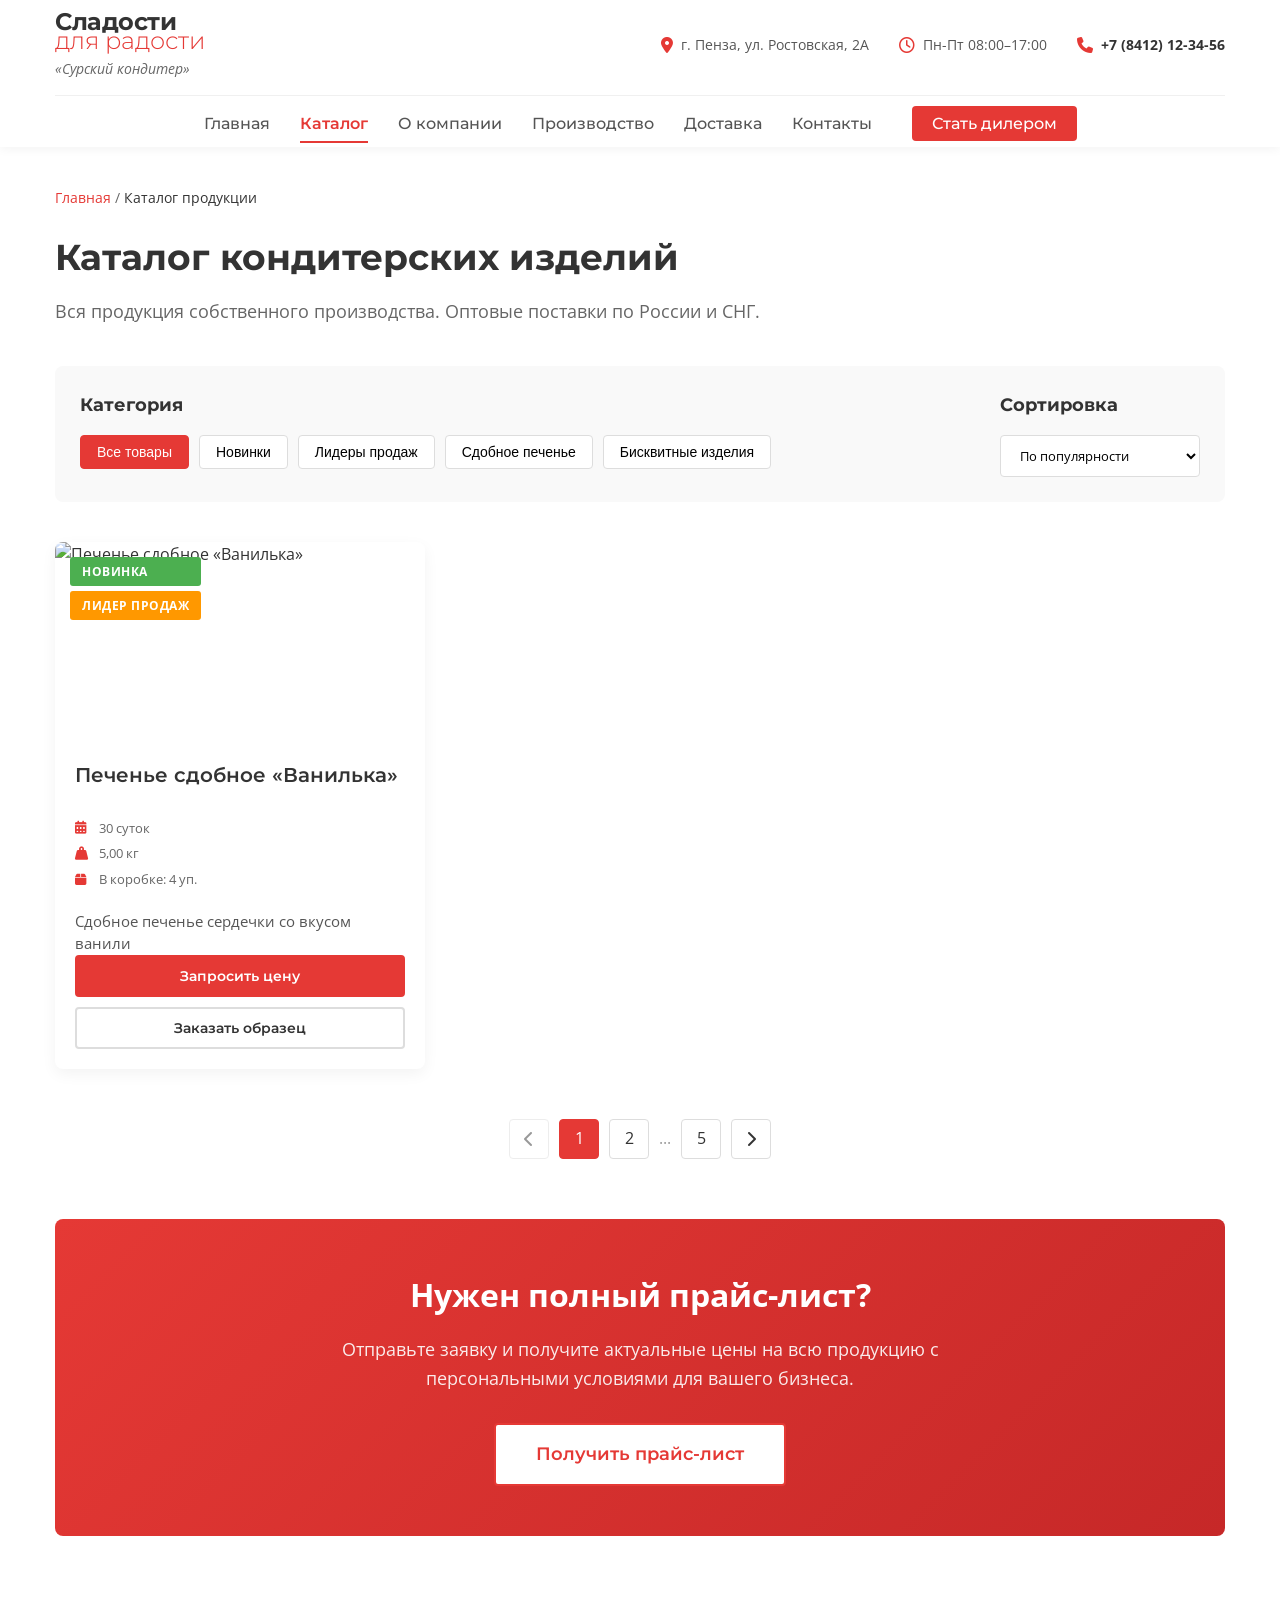
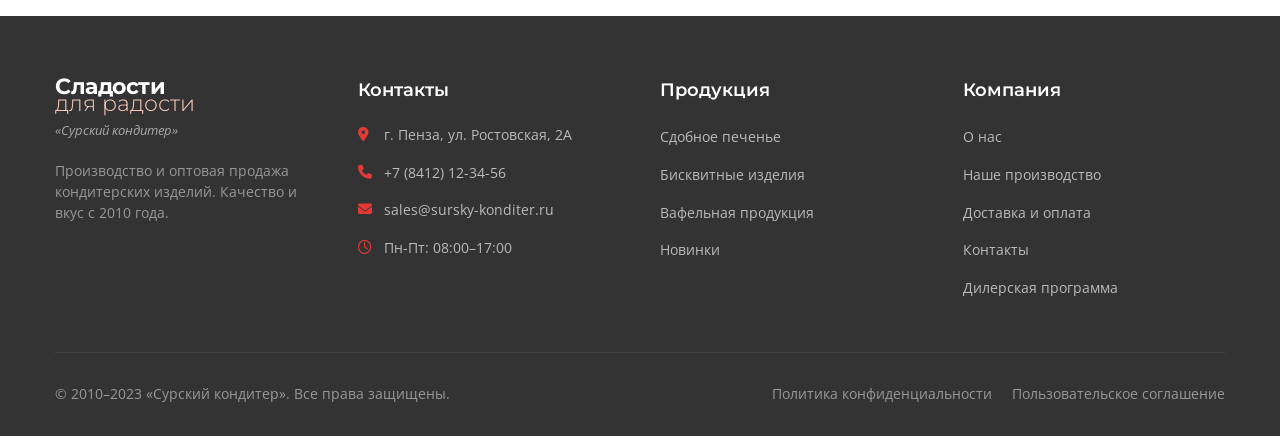
==== catalog.html @ 21983cb1 "Add files via upload" ====
<!DOCTYPE html>
<html lang="ru">
<head>
    <meta charset="UTF-8">
    <meta name="viewport" content="width=device-width, initial-scale=1.0">
    <title>Каталог продукции | «Сурский кондитер»</title>
    <link rel="stylesheet" href="css/style.css">
    <link rel="stylesheet" href="css/catalog.css">
    <link rel="stylesheet" href="https://cdnjs.cloudflare.com/ajax/libs/font-awesome/6.4.0/css/all.min.css">
    <link href="https://fonts.googleapis.com/css2?family=Open+Sans:wght@300;400;600;700&family=Montserrat:wght@400;500;700&display=swap" rel="stylesheet">
</head>
<body>
    <!-- Шапка сайта (такая же как на главной) -->
    <header class="header">
        <div class="container header-container">
            <div class="header-top">
                <div class="logo">
                    <a href="index.html">
                        <div class="logo-text">
                            <span class="logo-sweet">Сладости</span>
                            <span class="logo-bakery">для радости</span>
                        </div>
                        <div class="logo-subtitle">«Сурский кондитер»</div>
                    </a>
                </div>
                <div class="header-contacts">
                    <div class="contact-item"><i class="fas fa-map-marker-alt"></i><span>г. Пенза, ул. Ростовская, 2А</span></div>
                    <div class="contact-item"><i class="far fa-clock"></i><span>Пн-Пт 08:00–17:00</span></div>
                    <div class="contact-item highlight"><i class="fas fa-phone"></i><span>+7 (8412) 12-34-56</span></div>
                </div>
            </div>
            <nav class="nav">
                <button class="menu-toggle" id="menuToggle"><i class="fas fa-bars"></i></button>
                <ul class="nav-list" id="navList">
                    <li><a href="index.html">Главная</a></li>
                    <li><a href="catalog.html" class="active">Каталог</a></li>
                    <li><a href="about.html">О компании</a></li>
                    <li><a href="production.html">Производство</a></li>
                    <li><a href="delivery.html">Доставка</a></li>
                    <li><a href="contacts.html">Контакты</a></li>
                    <li><a href="dealer.html" class="nav-cta">Стать дилером</a></li>
                </ul>
            </nav>
        </div>
    </header>

    <main class="catalog-page">
        <div class="container">
            <div class="breadcrumbs">
                <a href="index.html">Главная</a> / <span>Каталог продукции</span>
            </div>
            
            <h1 class="page-title">Каталог кондитерских изделий</h1>
            <p class="page-subtitle">Вся продукция собственного производства. Оптовые поставки по России и СНГ.</p>
            
            <!-- Фильтры каталога -->
            <div class="catalog-filters">
                <div class="filter-group">
                    <h3>Категория</h3>
                    <div class="filter-options">
                        <button class="filter-btn active" data-filter="all">Все товары</button>
                        <button class="filter-btn" data-filter="new">Новинки</button>
                        <button class="filter-btn" data-filter="top">Лидеры продаж</button>
                        <button class="filter-btn" data-filter="cookie">Сдобное печенье</button>
                        <button class="filter-btn" data-filter="biscuit">Бисквитные изделия</button>
                    </div>
                </div>
                
                <div class="filter-group">
                    <h3>Сортировка</h3>
                    <select class="sort-select">
                        <option value="popular">По популярности</option>
                        <option value="new">Сначала новинки</option>
                        <option value="name">По названию (А-Я)</option>
                        <option value="weight">По весу (возрастание)</option>
                    </select>
                </div>
            </div>
            
            <!-- Сетка товаров каталога (все 16 товаров) -->
            <div class="catalog-grid">
                <!-- Все 16 товаров из главной страницы (скопировать структуру) -->
                <!-- Каждый товар должен иметь data-атрибуты для фильтрации -->
                <!-- Например: <article class="catalog-product" data-category="new top cookie"> -->
                
                <!-- Товар 1 -->
                <article class="catalog-product" data-category="new top cookie">
                    <div class="product-badges">
                        <span class="badge badge-new">Новинка</span>
                        <span class="badge badge-top">Лидер продаж</span>
                    </div>
                    <div class="product-image">
                        <img src="https://via.placeholder.com/400x300/FFE4C4/000?text=Печенье+Ванилька" alt="Печенье сдобное «Ванилька»">
                    </div>
                    <div class="product-content">
                        <h3 class="product-title">Печенье сдобное «Ванилька»</h3>
                        <div class="product-specs">
                            <div class="spec"><i class="fas fa-calendar-alt"></i><span>30 суток</span></div>
                            <div class="spec"><i class="fas fa-weight-hanging"></i><span>5,00 кг</span></div>
                            <div class="spec"><i class="fas fa-box"></i><span>В коробке: 4 уп.</span></div>
                        </div>
                        <p class="product-description">Сдобное печенье сердечки со вкусом ванили</p>
                        <div class="product-actions">
                            <button class="btn btn-primary btn-price">Запросить цену</button>
                            <button class="btn btn-outline btn-sample">Заказать образец</button>
                        </div>
                    </div>
                </article>
                
                <!-- Остальные 15 товаров с такой же структурой -->
                <!-- Добавить data-category для каждого -->
                <!-- Например: data-category="top cookie" или data-category="new biscuit" -->
                
            </div>
            
            <!-- Пагинация -->
            <div class="pagination">
                <a href="#" class="page-nav disabled"><i class="fas fa-chevron-left"></i></a>
                <a href="#" class="page-number active">1</a>
                <a href="#" class="page-number">2</a>
                <a href="#" class="page-dots">...</a>
                <a href="#" class="page-number">5</a>
                <a href="#" class="page-nav"><i class="fas fa-chevron-right"></i></a>
            </div>
            
            <!-- КТА для заказа прайса -->
            <div class="catalog-cta">
                <div class="cta-content">
                    <h2>Нужен полный прайс-лист?</h2>
                    <p>Отправьте заявку и получите актуальные цены на всю продукцию с персональными условиями для вашего бизнеса.</p>
                    <a href="contacts.html" class="btn btn-primary btn-large">Получить прайс-лист</a>
                </div>
            </div>
        </div>
    </main>

    <footer class="footer">
        <div class="container">
            <div class="footer-grid">
                <div class="footer-col">
                    <div class="footer-logo">
                        <div class="logo-text">
                            <span class="logo-sweet">Сладости</span>
                            <span class="logo-bakery">для радости</span>
                        </div>
                        <div class="logo-subtitle">«Сурский кондитер»</div>
                    </div>
                    <p class="footer-description">Производство и оптовая продажа кондитерских изделий. Качество и вкус с 2010 года.</p>
                </div>

                <div class="footer-col">
                    <h3 class="footer-title">Контакты</h3>
                    <ul class="footer-contacts">
                        <li>
                            <i class="fas fa-map-marker-alt"></i>
                            <span>г. Пенза, ул. Ростовская, 2А</span>
                        </li>
                        <li>
                            <i class="fas fa-phone"></i>
                            <span>+7 (8412) 12-34-56</span>
                        </li>
                        <li>
                            <i class="fas fa-envelope"></i>
                            <span>sales@sursky-konditer.ru</span>
                        </li>
                        <li>
                            <i class="far fa-clock"></i>
                            <span>Пн-Пт: 08:00–17:00</span>
                        </li>
                    </ul>
                </div>

                <div class="footer-col">
                    <h3 class="footer-title">Продукция</h3>
                    <ul class="footer-links">
                        <li><a href="catalog.html">Сдобное печенье</a></li>
                        <li><a href="catalog.html">Бисквитные изделия</a></li>
                        <li><a href="catalog.html">Вафельная продукция</a></li>
                        <li><a href="catalog.html">Новинки</a></li>
                    </ul>
                </div>

                <div class="footer-col">
                    <h3 class="footer-title">Компания</h3>
                    <ul class="footer-links">
                        <li><a href="about.html">О нас</a></li>
                        <li><a href="production.html">Наше производство</a></li>
                        <li><a href="delivery.html">Доставка и оплата</a></li>
                        <li><a href="contacts.html">Контакты</a></li>
                        <li><a href="dealer.html">Дилерская программа</a></li>
                    </ul>
                </div>
            </div>

            <div class="footer-bottom">
                <div class="footer-copyright">
                    <p>&copy; 2010–2023 «Сурский кондитер». Все права защищены.</p>
                </div>
                <div class="footer-legal">
                    <a href="#">Политика конфиденциальности</a>
                    <a href="#">Пользовательское соглашение</a>
                </div>
            </div>
        </div>
    </footer>
    <script src="js/script.js"></script>
    <script src="js/catalog.js"></script>
</body>
</html>
---- css/style.css ----
/* ===== СБРОС И БАЗОВЫЕ СТИЛИ ===== */
* {
    margin: 0;
    padding: 0;
    box-sizing: border-box;
}

html {
    scroll-behavior: smooth;
}

body {
    font-family: 'Open Sans', sans-serif;
    color: #333;
    line-height: 1.6;
    background-color: #fff;
    font-weight: 400;
}

.container {
    width: 100%;
    max-width: 1200px;
    margin: 0 auto;
    padding: 0 15px;
}

img {
    max-width: 100%;
    height: auto;
    display: block;
}

a {
    text-decoration: none;
    color: inherit;
    transition: all 0.3s ease;
}

ul {
    list-style: none;
}

/* ===== КНОПКИ ===== */
.btn {
    display: inline-flex;
    align-items: center;
    justify-content: center;
    padding: 12px 28px;
    font-weight: 600;
    font-size: 16px;
    border-radius: 4px;
    border: none;
    cursor: pointer;
    transition: all 0.3s ease;
    font-family: 'Montserrat', sans-serif;
    text-align: center;
}

.btn-primary {
    background-color: #e53935;
    color: white;
    border: 2px solid #e53935;
}

.btn-primary:hover {
    background-color: #c62828;
    border-color: #c62828;
    transform: translateY(-2px);
    box-shadow: 0 4px 12px rgba(229, 57, 53, 0.2);
}

.btn-secondary {
    background-color: transparent;
    color: #e53935;
    border: 2px solid #e53935;
}

.btn-secondary:hover {
    background-color: #e53935;
    color: white;
    transform: translateY(-2px);
}

.btn-outline {
    background-color: transparent;
    color: #333;
    border: 2px solid #ddd;
}

.btn-outline:hover {
    border-color: #e53935;
    color: #e53935;
}

.btn-large {
    padding: 15px 35px;
    font-size: 18px;
}

.btn-hero {
    padding: 15px 40px;
    font-size: 18px;
    margin-right: 15px;
}

/* ===== ШАПКА САЙТА ===== */
.header {
    background-color: white;
    box-shadow: 0 2px 10px rgba(0, 0, 0, 0.05);
    position: sticky;
    top: 0;
    z-index: 1000;
}

.header-container {
    padding-top: 10px;
    padding-bottom: 10px;
}

.header-top {
    display: flex;
    justify-content: space-between;
    align-items: center;
    padding-bottom: 15px;
    border-bottom: 1px solid #f0f0f0;
}

/* Логотип */
.logo a {
    display: flex;
    flex-direction: column;
    align-items: flex-start;
}

.logo-text {
    display: flex;
    flex-direction: column;
    line-height: 1;
}

.logo-sweet {
    font-family: 'Montserrat', sans-serif;
    font-size: 24px;
    font-weight: 700;
    color: #333;
    letter-spacing: -0.5px;
}

.logo-bakery {
    font-family: 'Montserrat', sans-serif;
    font-size: 24px;
    font-weight: 300;
    color: #e53935;
    margin-top: -5px;
}

.logo-subtitle {
    font-size: 14px;
    color: #666;
    margin-top: 5px;
    font-style: italic;
}

/* Контакты в шапке */
.header-contacts {
    display: flex;
    gap: 30px;
}

.contact-item {
    display: flex;
    align-items: center;
    gap: 8px;
    font-size: 14px;
    color: #555;
}

.contact-item i {
    color: #e53935;
    font-size: 16px;
}

.contact-item.highlight {
    font-weight: 700;
    color: #333;
}

/* Навигация */
.nav {
    padding-top: 15px;
}

.nav-list {
    display: flex;
    justify-content: center;
    gap: 30px;
}

.nav-list a {
    font-family: 'Montserrat', sans-serif;
    font-weight: 500;
    font-size: 16px;
    color: #555;
    padding: 5px 0;
    position: relative;
}

.nav-list a:hover {
    color: #e53935;
}

.nav-list a.active {
    color: #e53935;
    font-weight: 600;
}

.nav-list a.active::after {
    content: '';
    position: absolute;
    bottom: -5px;
    left: 0;
    width: 100%;
    height: 2px;
    background-color: #e53935;
}

.nav-cta {
    background-color: #e53935;
    color: white !important;
    padding: 8px 20px !important;
    border-radius: 4px;
    margin-left: 10px;
}

.nav-cta:hover {
    background-color: #c62828;
}

.menu-toggle {
    display: none;
    background: none;
    border: none;
    font-size: 24px;
    color: #333;
    cursor: pointer;
    padding: 5px;
}

/* ===== ГЕРОЙ-СЕКЦИЯ ===== */
.hero {
    background: linear-gradient(rgba(0, 0, 0, 0.7), rgba(0, 0, 0, 0.7)), 
                url('https://images.unsplash.com/photo-1586985288623-e2a8f759b6aa?ixlib=rb-4.0.3&auto=format&fit=crop&w=1600&q=80');
    background-size: cover;
    background-position: center;
    color: white;
    padding: 80px 0;
    text-align: center;
}

.hero-content {
    max-width: 800px;
    margin: 0 auto;
}

.hero-title {
    font-family: 'Montserrat', sans-serif;
    font-size: 42px;
    font-weight: 700;
    margin-bottom: 20px;
    display: flex;
    flex-direction: column;
}

.hero-main {
    font-size: 36px;
    margin-bottom: 5px;
}

.hero-sub {
    font-size: 32px;
    font-weight: 300;
    color: #ffccbc;
}

.hero-description {
    font-size: 18px;
    margin-bottom: 30px;
    max-width: 600px;
    margin-left: auto;
    margin-right: auto;
    opacity: 0.9;
}

.hero-buttons {
    display: flex;
    justify-content: center;
    gap: 20px;
    flex-wrap: wrap;
}

/* ===== СЕКЦИЯ С ТОВАРАМИ ===== */
.products-section {
    padding: 80px 0;
    background-color: #f9f9f9;
}

.section-header {
    text-align: center;
    margin-bottom: 50px;
}

.section-title {
    font-family: 'Montserrat', sans-serif;
    font-size: 36px;
    font-weight: 700;
    color: #333;
    margin-bottom: 15px;
}

.section-subtitle {
    font-size: 18px;
    color: #666;
    max-width: 600px;
    margin: 0 auto;
}

/* Сетка товаров */
.products-grid {
    display: grid;
    grid-template-columns: repeat(auto-fill, minmax(320px, 1fr));
    gap: 30px;
    margin-bottom: 50px;
}

.product-card {
    background-color: white;
    border-radius: 8px;
    overflow: hidden;
    box-shadow: 0 5px 15px rgba(0, 0, 0, 0.05);
    transition: all 0.3s ease;
    display: flex;
    flex-direction: column;
    height: 100%;
}

.product-card:hover {
    transform: translateY(-10px);
    box-shadow: 0 15px 30px rgba(0, 0, 0, 0.1);
}

/* Бейджи */
.product-badges {
    position: absolute;
    top: 15px;
    left: 15px;
    display: flex;
    flex-direction: column;
    gap: 5px;
    z-index: 2;
}

.badge {
    padding: 5px 12px;
    font-size: 12px;
    font-weight: 700;
    border-radius: 3px;
    color: white;
    text-transform: uppercase;
    letter-spacing: 0.5px;
}

.badge-new {
    background-color: #4caf50;
}

.badge-top {
    background-color: #ff9800;
}

/* Изображение товара */
.product-image {
    position: relative;
    height: 220px;
    overflow: hidden;
}

.product-image img {
    width: 100%;
    height: 100%;
    object-fit: cover;
    transition: transform 0.5s ease;
}

.product-card:hover .product-image img {
    transform: scale(1.05);
}

/* Контент карточки */
.product-content {
    padding: 25px;
    flex-grow: 1;
    display: flex;
    flex-direction: column;
}

.product-title {
    font-family: 'Montserrat', sans-serif;
    font-size: 20px;
    font-weight: 600;
    color: #333;
    margin-bottom: 15px;
    line-height: 1.3;
    flex-grow: 0;
}

.product-specs {
    margin-bottom: 15px;
    flex-grow: 0;
}

.spec {
    display: flex;
    align-items: center;
    gap: 8px;
    font-size: 14px;
    color: #666;
    margin-bottom: 8px;
}

.spec i {
    color: #e53935;
    width: 16px;
}

.spec strong {
    color: #333;
    font-weight: 600;
}

.product-description {
    font-size: 15px;
    color: #555;
    line-height: 1.5;
    margin-top: auto;
    flex-grow: 1;
}

.section-footer {
    text-align: center;
}

/* ===== ИНФОРМАЦИОННАЯ СЕКЦИЯ ===== */
.info-section {
    padding: 80px 0;
    background-color: #f5f5f5;
    text-align: center;
}

.info-content {
    max-width: 800px;
    margin: 0 auto;
}

.info-title {
    font-family: 'Montserrat', sans-serif;
    font-size: 32px;
    font-weight: 700;
    color: #333;
    margin-bottom: 25px;
}

.info-text {
    font-size: 18px;
    color: #555;
    margin-bottom: 35px;
    line-height: 1.6;
}

.info-text p {
    margin-bottom: 15px;
}

.info-actions {
    display: flex;
    justify-content: center;
    gap: 20px;
    flex-wrap: wrap;
}

/* ===== ПОДВАЛ ===== */
.footer {
    background-color: #333;
    color: #bbb;
    padding: 60px 0 30px;
}

.footer-grid {
    display: grid;
    grid-template-columns: repeat(4, 1fr);
    gap: 40px;
    margin-bottom: 40px;
}

.footer-col {
    display: flex;
    flex-direction: column;
}

.footer-logo {
    margin-bottom: 20px;
}

.footer-logo .logo-text {
    margin-bottom: 5px;
}

.footer-logo .logo-sweet {
    color: #fff;
    font-size: 22px;
}

.footer-logo .logo-bakery {
    color: #ffccbc;
    font-size: 22px;
}

.footer-logo .logo-subtitle {
    color: #aaa;
    font-size: 13px;
}

.footer-description {
    font-size: 14px;
    line-height: 1.5;
    color: #999;
}

.footer-title {
    font-family: 'Montserrat', sans-serif;
    font-size: 18px;
    font-weight: 600;
    color: #fff;
    margin-bottom: 20px;
}

.footer-contacts li {
    display: flex;
    align-items: flex-start;
    margin-bottom: 15px;
    font-size: 14px;
}

.footer-contacts i {
    color: #e53935;
    margin-right: 10px;
    margin-top: 3px;
    width: 16px;
}

.footer-links li {
    margin-bottom: 12px;
}

.footer-links a {
    font-size: 14px;
    color: #bbb;
}

.footer-links a:hover {
    color: #fff;
    padding-left: 5px;
}

.footer-bottom {
    border-top: 1px solid #444;
    padding-top: 30px;
    display: flex;
    justify-content: space-between;
    align-items: center;
    flex-wrap: wrap;
}

.footer-copyright {
    font-size: 14px;
    color: #999;
}

.footer-legal {
    display: flex;
    gap: 20px;
}

.footer-legal a {
    font-size: 14px;
    color: #999;
}

.footer-legal a:hover {
    color: #fff;
}

/* ===== АДАПТИВНОСТЬ ===== */
@media (max-width: 992px) {
    .header-contacts {
        flex-direction: column;
        gap: 10px;
    }
    
    .hero-title {
        font-size: 36px;
    }
    
    .hero-main {
        font-size: 32px;
    }
    
    .hero-sub {
        font-size: 28px;
    }
    
    .products-grid {
        grid-template-columns: repeat(auto-fill, minmax(280px, 1fr));
    }
    
    .footer-grid {
        grid-template-columns: repeat(2, 1fr);
    }
}

@media (max-width: 768px) {
    .header-top {
        flex-direction: column;
        align-items: flex-start;
        gap: 15px;
    }
    
    .nav-list {
        flex-direction: column;
        gap: 0;
        display: none;
        position: absolute;
        top: 100%;
        left: 0;
        width: 100%;
        background: white;
        box-shadow: 0 5px 10px rgba(0,0,0,0.1);
        padding: 20px;
        z-index: 1000;
    }
    
    .nav-list.active {
        display: flex;
    }
    
    .nav-list li {
        width: 100%;
    }
    
    .nav-list a {
        display: block;
        padding: 12px 0;
        border-bottom: 1px solid #f0f0f0;
    }
    
    .nav-list a:last-child {
        border-bottom: none;
    }
    
    .menu-toggle {
        display: block;
        position: absolute;
        right: 15px;
        top: 20px;
    }
    
    .hero {
        padding: 60px 0;
    }
    
    .hero-title {
        font-size: 28px;
    }
    
    .hero-main {
        font-size: 24px;
    }
    
    .hero-sub {
        font-size: 22px;
    }
    
    .hero-buttons, .info-actions {
        flex-direction: column;
        align-items: center;
    }
    
    .btn-hero {
        margin-right: 0;
        margin-bottom: 15px;
    }
    
    .section-title {
        font-size: 28px;
    }
    
    .footer-grid {
        grid-template-columns: 1fr;
        gap: 30px;
    }
    
    .footer-bottom {
        flex-direction: column;
        gap: 15px;
        text-align: center;
    }
}

@media (max-width: 576px) {
    .products-grid {
        grid-template-columns: 1fr;
    }
    
    .product-image {
        height: 200px;
    }
    
    .section-title {
        font-size: 24px;
    }
    
    .info-title {
        font-size: 24px;
    }
}
---- css/catalog.css ----
/* Стили для каталога */
.catalog-page {
    padding: 40px 0 80px;
}

.breadcrumbs {
    color: #666;
    font-size: 14px;
    margin-bottom: 20px;
}

.breadcrumbs a {
    color: #e53935;
}

.breadcrumbs span {
    color: #333;
}

.page-title {
    font-family: 'Montserrat', sans-serif;
    font-size: 36px;
    color: #333;
    margin-bottom: 10px;
}

.page-subtitle {
    color: #666;
    font-size: 18px;
    margin-bottom: 40px;
    max-width: 800px;
}

/* Фильтры */
.catalog-filters {
    background: #f9f9f9;
    padding: 25px;
    border-radius: 8px;
    margin-bottom: 40px;
    display: flex;
    justify-content: space-between;
    align-items: flex-start;
    flex-wrap: wrap;
    gap: 30px;
}

.filter-group h3 {
    font-family: 'Montserrat', sans-serif;
    font-size: 18px;
    margin-bottom: 15px;
    color: #333;
}

.filter-options {
    display: flex;
    flex-wrap: wrap;
    gap: 10px;
}

.filter-btn {
    padding: 8px 16px;
    background: white;
    border: 1px solid #ddd;
    border-radius: 4px;
    cursor: pointer;
    transition: all 0.3s;
    font-size: 14px;
}

.filter-btn:hover {
    border-color: #e53935;
    color: #e53935;
}

.filter-btn.active {
    background: #e53935;
    color: white;
    border-color: #e53935;
}

.sort-select {
    padding: 10px 15px;
    border: 1px solid #ddd;
    border-radius: 4px;
    min-width: 200px;
    background: white;
    font-family: 'Open Sans', sans-serif;
}

/* Сетка каталога */
.catalog-grid {
    display: grid;
    grid-template-columns: repeat(auto-fill, minmax(300px, 1fr));
    gap: 30px;
    margin-bottom: 50px;
}

.catalog-product {
    background: white;
    border-radius: 8px;
    overflow: hidden;
    box-shadow: 0 5px 15px rgba(0,0,0,0.05);
    transition: all 0.3s;
    position: relative;
    display: flex;
    flex-direction: column;
}

.catalog-product:hover {
    transform: translateY(-5px);
    box-shadow: 0 15px 30px rgba(0,0,0,0.1);
}

.catalog-product .product-image {
    height: 200px;
}

.catalog-product .product-content {
    padding: 20px;
    flex-grow: 1;
    display: flex;
    flex-direction: column;
}

.catalog-product .product-specs {
    margin: 15px 0;
}

.catalog-product .spec {
    font-size: 13px;
    margin-bottom: 5px;
}

.product-actions {
    margin-top: auto;
    display: flex;
    flex-direction: column;
    gap: 10px;
}

.btn-price, .btn-sample {
    width: 100%;
    padding: 10px;
    font-size: 14px;
}

/* Пагинация */
.pagination {
    display: flex;
    justify-content: center;
    align-items: center;
    gap: 10px;
    margin: 40px 0;
}

.page-nav, .page-number {
    display: inline-flex;
    align-items: center;
    justify-content: center;
    width: 40px;
    height: 40px;
    border-radius: 4px;
    border: 1px solid #ddd;
    color: #333;
    text-decoration: none;
    transition: all 0.3s;
}

.page-nav.disabled {
    opacity: 0.5;
    cursor: not-allowed;
}

.page-number.active {
    background: #e53935;
    color: white;
    border-color: #e53935;
}

.page-number:hover,
.page-nav:hover:not(.disabled) {
    border-color: #e53935;
    color: #e53935;
}

.page-dots {
    color: #999;
}

/* КТА в каталоге */
.catalog-cta {
    background: linear-gradient(135deg, #e53935, #c62828);
    color: white;
    padding: 50px;
    border-radius: 8px;
    text-align: center;
    margin-top: 60px;
}

.catalog-cta h2 {
    font-size: 32px;
    margin-bottom: 15px;
}

.catalog-cta p {
    font-size: 18px;
    opacity: 0.9;
    max-width: 600px;
    margin: 0 auto 30px;
}

.catalog-cta .btn {
    background: white;
    color: #e53935;
    font-size: 18px;
    padding: 15px 40px;
}

.catalog-cta .btn:hover {
    background: #f5f5f5;
}

@media (max-width: 768px) {
    .catalog-filters {
        flex-direction: column;
    }
    
    .filter-group {
        width: 100%;
    }
    
    .sort-select {
        width: 100%;
    }
    
    .catalog-cta {
        padding: 30px 20px;
    }
    
    .catalog-cta h2 {
        font-size: 24px;
    }
}
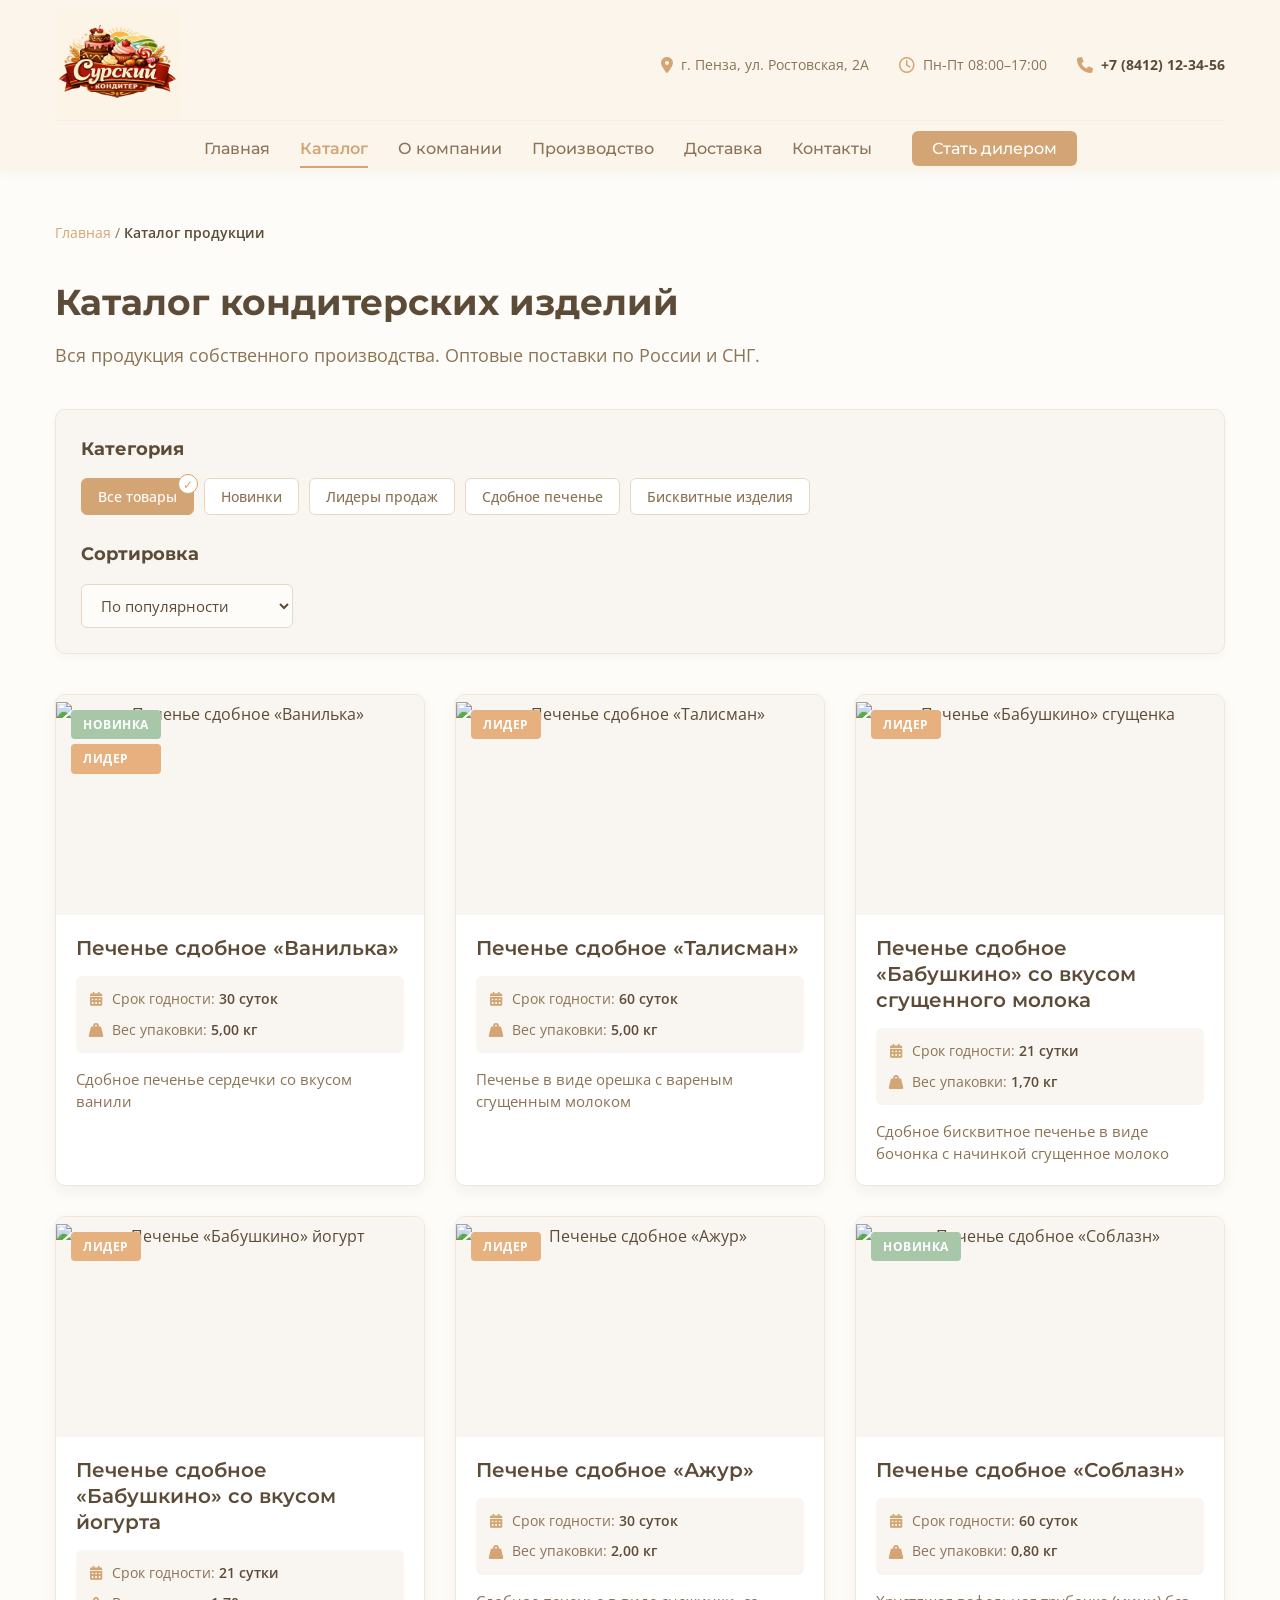
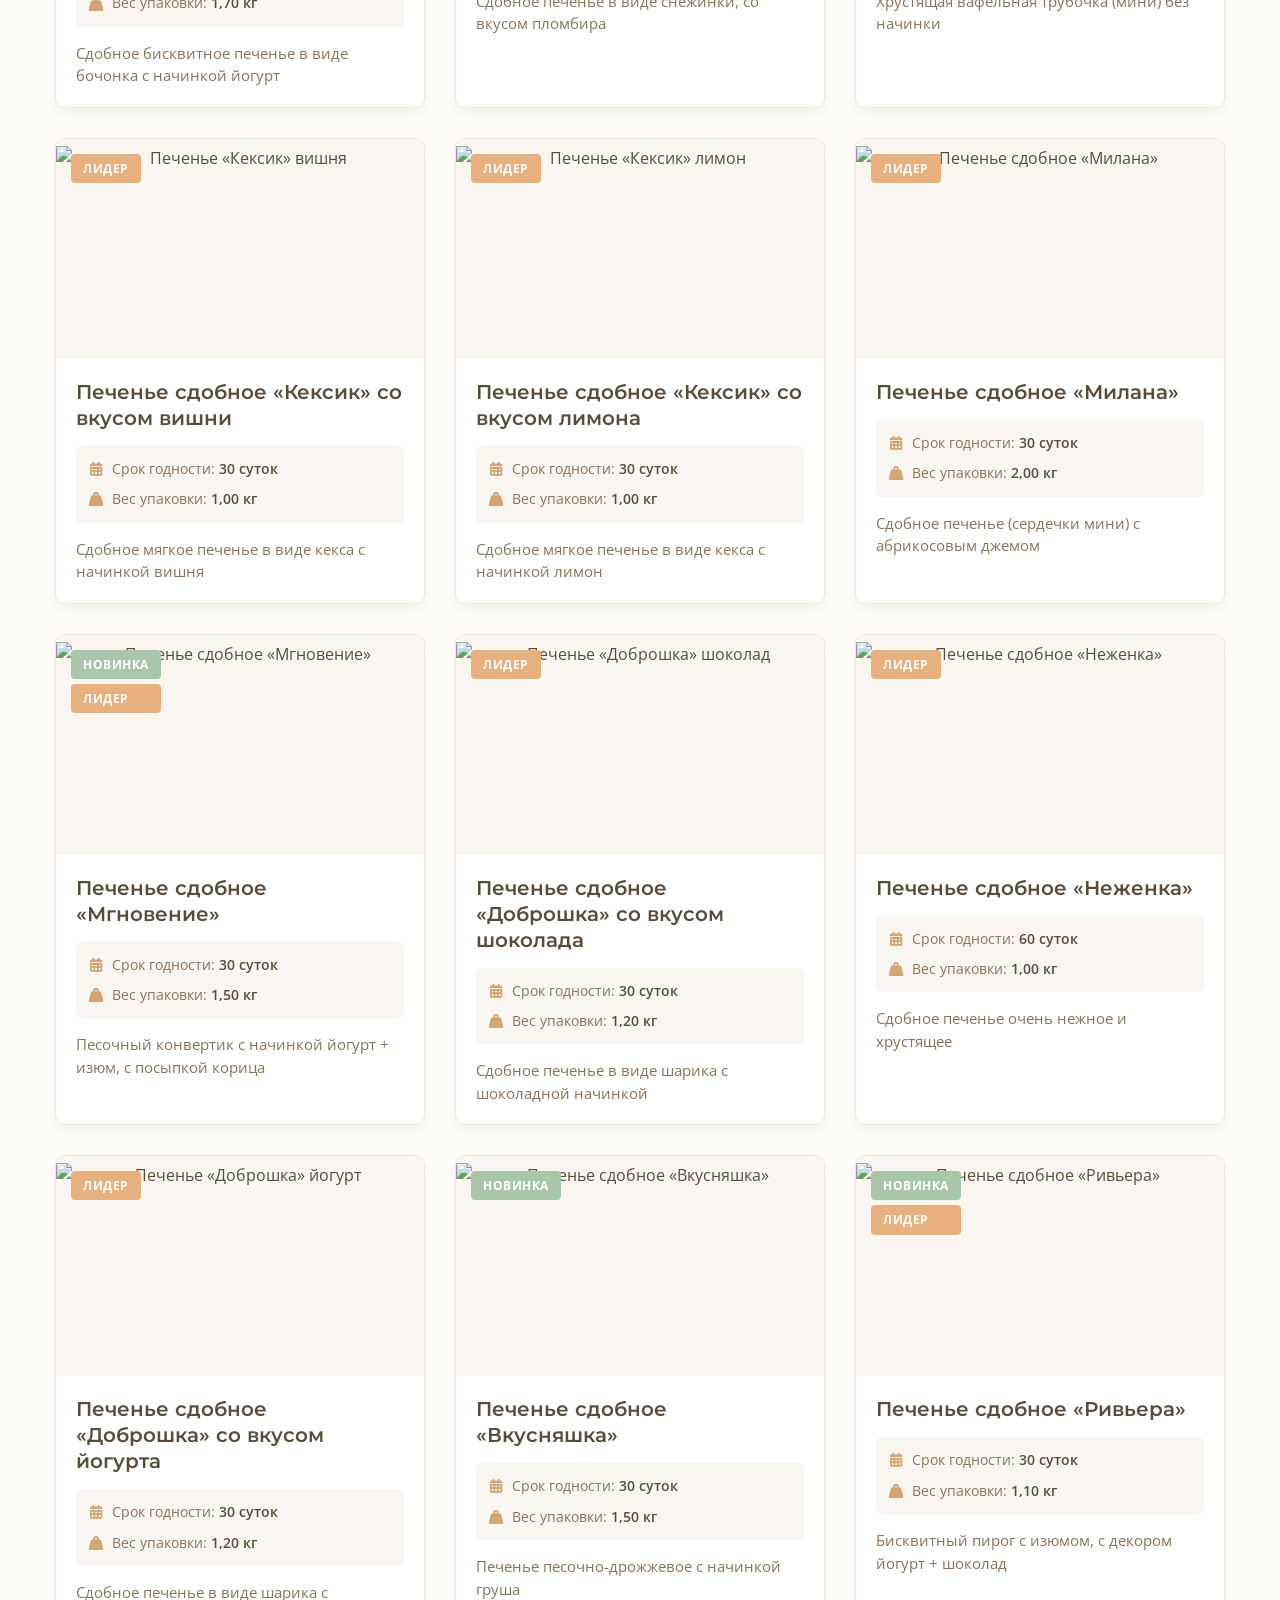
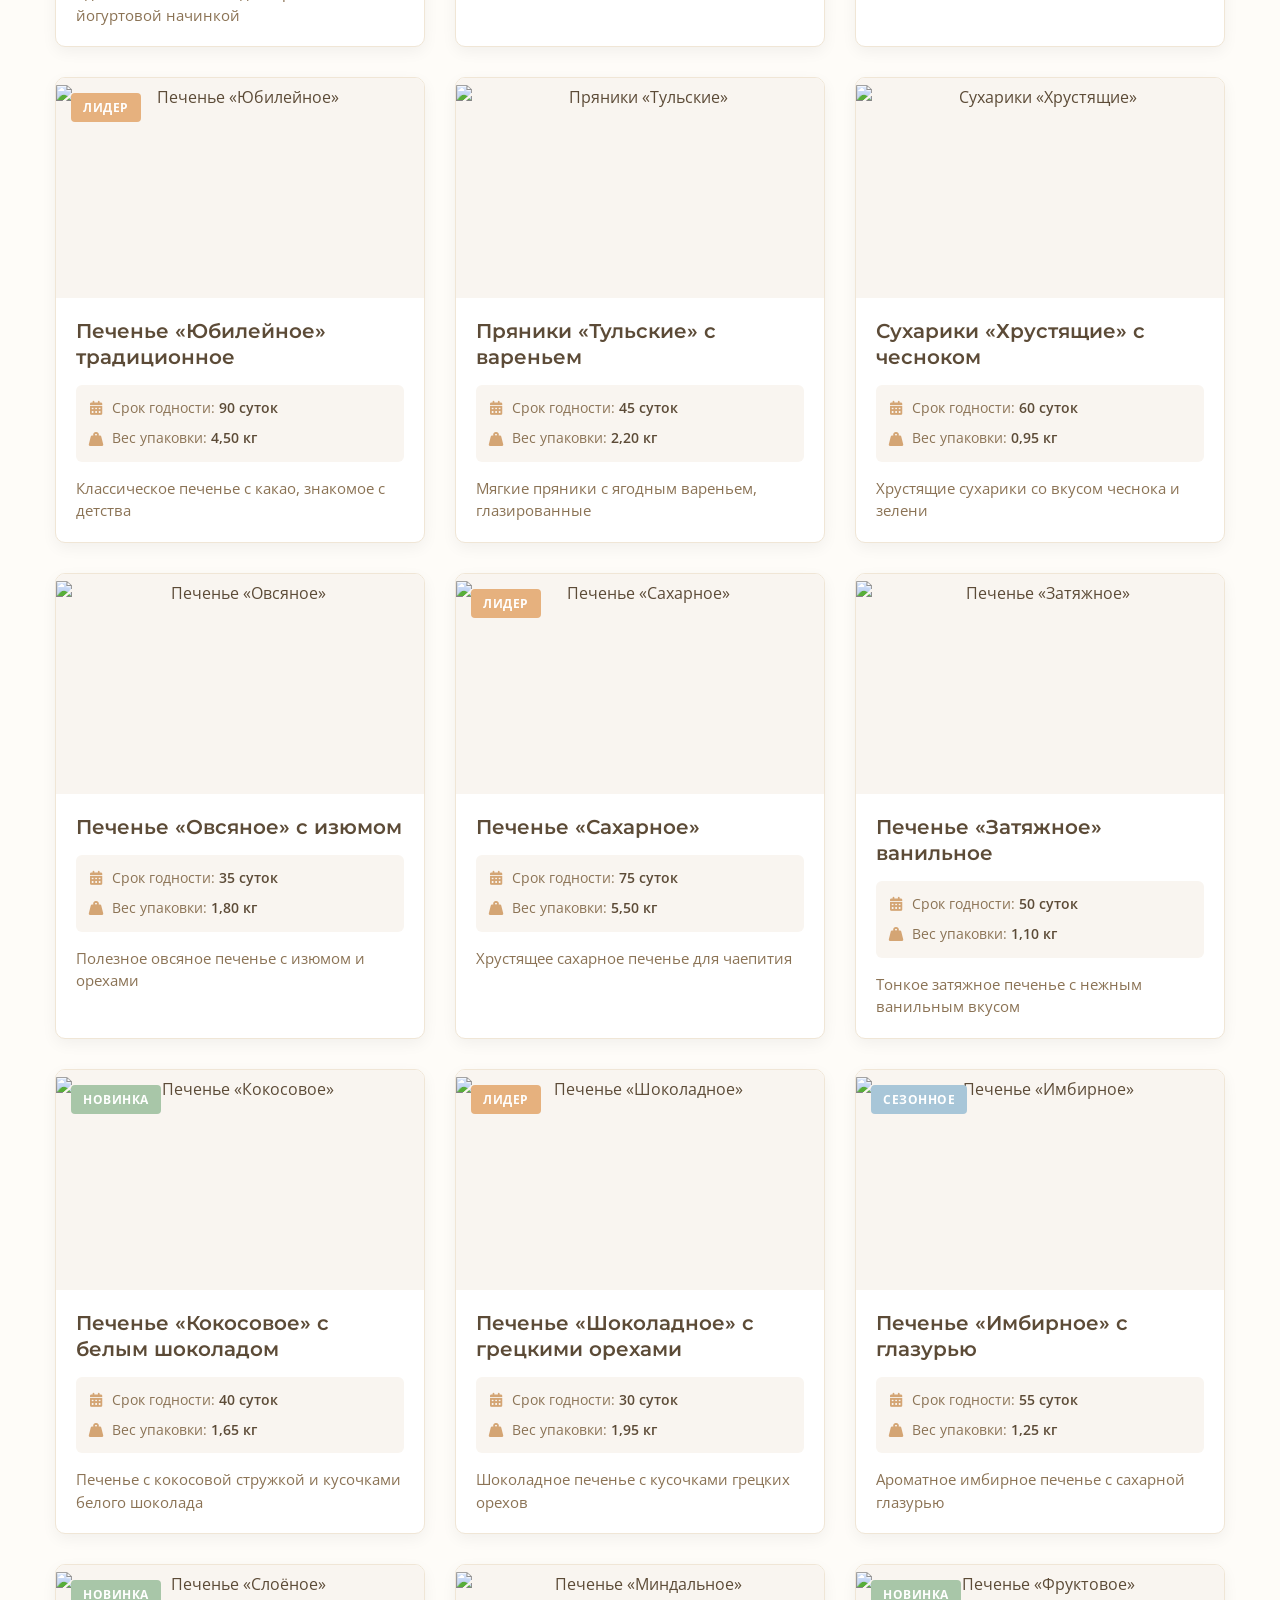
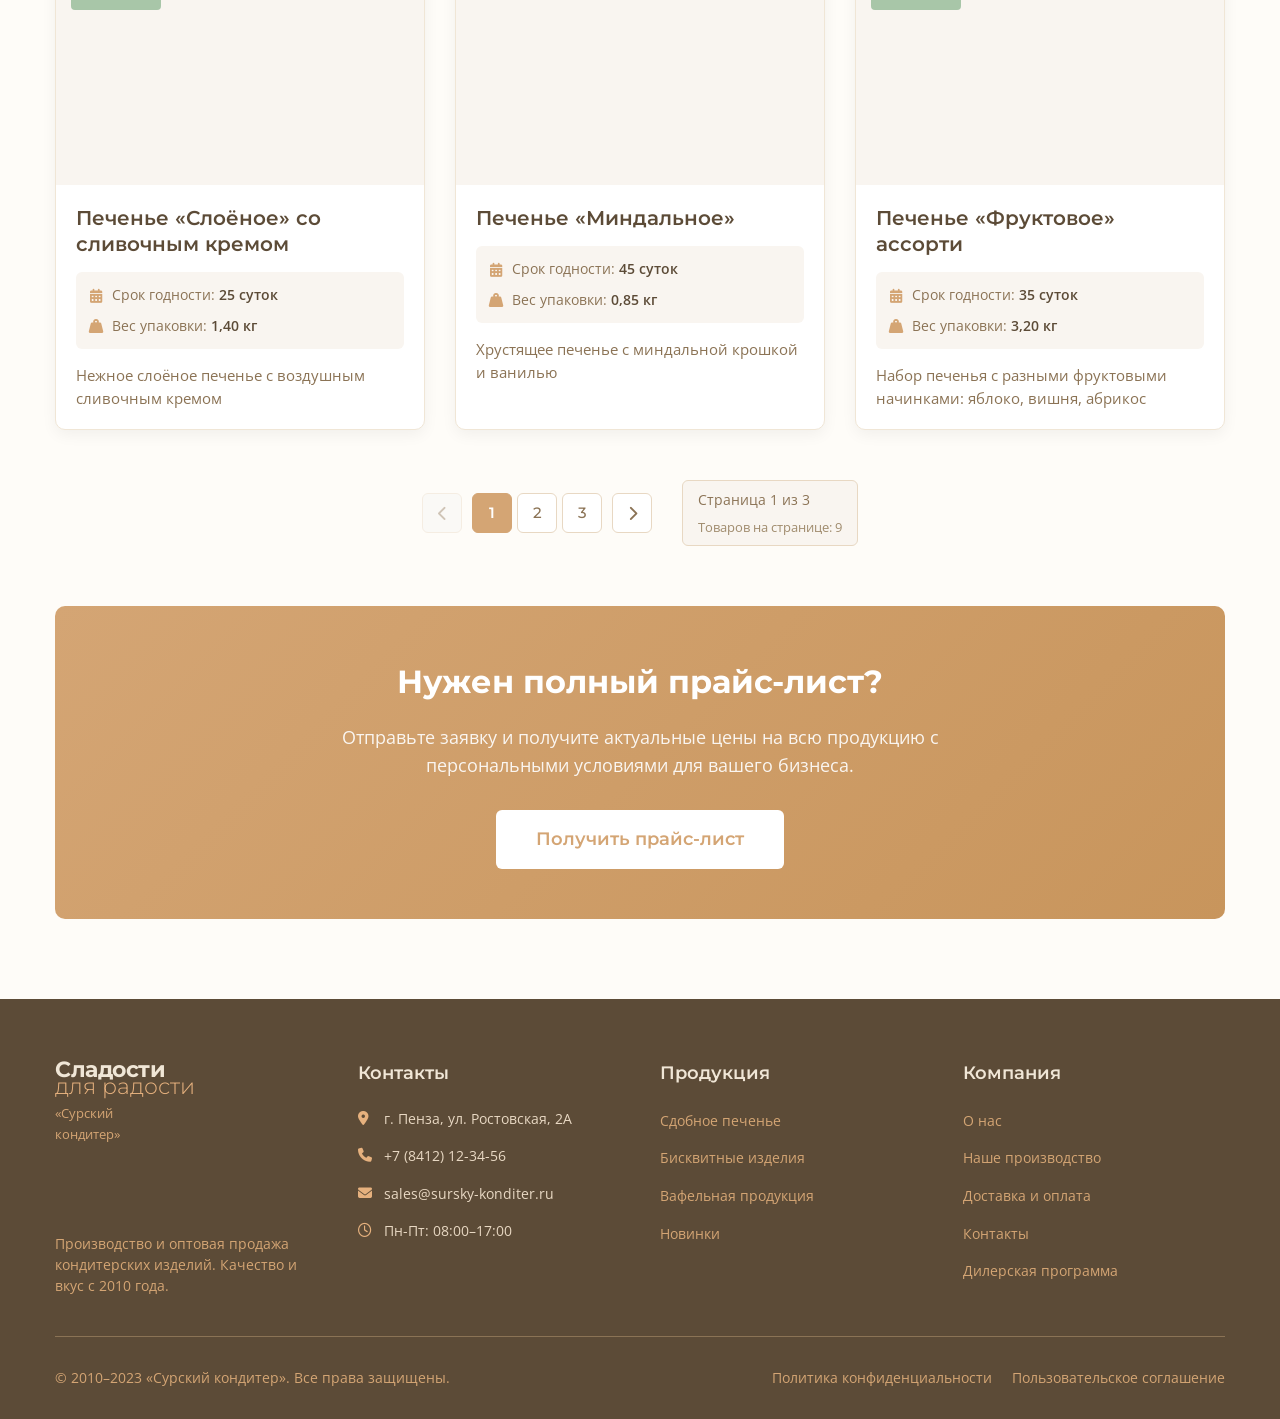
==== commit f7161a41: "Add files via upload" ====
--- a/catalog.html
+++ b/catalog.html
@@ -16,11 +16,7 @@
             <div class="header-top">
                 <div class="logo">
                     <a href="index.html">
-                        <div class="logo-text">
-                            <span class="logo-sweet">Сладости</span>
-                            <span class="logo-bakery">для радости</span>
-                        </div>
-                        <div class="logo-subtitle">«Сурский кондитер»</div>
+                        <div><img class="logo-subtitle" src="images/logo.jpeg"></div>
                     </a>
                 </div>
                 <div class="header-contacts">
@@ -43,6 +39,7 @@
             </nav>
         </div>
     </header>
+    
 
     <main class="catalog-page">
         <div class="container">
@@ -76,52 +73,469 @@
                     </select>
                 </div>
             </div>
-            
-            <!-- Сетка товаров каталога (все 16 товаров) -->
-            <div class="catalog-grid">
-                <!-- Все 16 товаров из главной страницы (скопировать структуру) -->
-                <!-- Каждый товар должен иметь data-атрибуты для фильтрации -->
-                <!-- Например: <article class="catalog-product" data-category="new top cookie"> -->
-                
-                <!-- Товар 1 -->
-                <article class="catalog-product" data-category="new top cookie">
-                    <div class="product-badges">
-                        <span class="badge badge-new">Новинка</span>
-                        <span class="badge badge-top">Лидер продаж</span>
-                    </div>
-                    <div class="product-image">
-                        <img src="https://via.placeholder.com/400x300/FFE4C4/000?text=Печенье+Ванилька" alt="Печенье сдобное «Ванилька»">
-                    </div>
-                    <div class="product-content">
-                        <h3 class="product-title">Печенье сдобное «Ванилька»</h3>
-                        <div class="product-specs">
-                            <div class="spec"><i class="fas fa-calendar-alt"></i><span>30 суток</span></div>
-                            <div class="spec"><i class="fas fa-weight-hanging"></i><span>5,00 кг</span></div>
-                            <div class="spec"><i class="fas fa-box"></i><span>В коробке: 4 уп.</span></div>
-                        </div>
-                        <p class="product-description">Сдобное печенье сердечки со вкусом ванили</p>
-                        <div class="product-actions">
-                            <button class="btn btn-primary btn-price">Запросить цену</button>
-                            <button class="btn btn-outline btn-sample">Заказать образец</button>
-                        </div>
-                    </div>
-                </article>
-                
-                <!-- Остальные 15 товаров с такой же структурой -->
-                <!-- Добавить data-category для каждого -->
-                <!-- Например: data-category="top cookie" или data-category="new biscuit" -->
-                
-            </div>
+
+<div class="catalog-grid" id="productGrid">
+    <!-- Страница 1 (товары 1-9) -->
+    
+    <!-- 1. Печенье сдобное «Ванилька» -->
+    <article class="catalog-product" data-page="1" data-category="new top cookie" data-weight="heavy" data-shelf="medium">
+        <div class="product-badges">
+            <span class="badge badge-new">Новинка</span>
+            <span class="badge badge-top">Лидер</span>
+        </div>
+        <div class="product-image">
+            <img src="https://via.placeholder.com/400x300/FFE4C4/000?text=Печенье+Ванилька" alt="Печенье сдобное «Ванилька»">
+        </div>
+        <div class="product-content">
+            <h3 class="product-title">Печенье сдобное «Ванилька»</h3>
+            <div class="product-specs">
+                <div class="spec"><i class="fas fa-calendar-alt"></i><span>Срок годности: <strong>30 суток</strong></span></div>
+                <div class="spec"><i class="fas fa-weight-hanging"></i><span>Вес упаковки: <strong>5,00 кг</strong></span></div>
+            </div>
+            <p class="product-description">Сдобное печенье сердечки со вкусом ванили</p>
+        </div>
+    </article>
+    
+    <!-- 2. Печенье сдобное «Талисман» -->
+    <article class="catalog-product" data-page="1" data-category="top cookie" data-weight="heavy" data-shelf="long">
+        <div class="product-badges"><span class="badge badge-top">Лидер</span></div>
+        <div class="product-image">
+            <img src="https://via.placeholder.com/400x300/F0E68C/000?text=Печенье+Талисман" alt="Печенье сдобное «Талисман»">
+        </div>
+        <div class="product-content">
+            <h3 class="product-title">Печенье сдобное «Талисман»</h3>
+            <div class="product-specs">
+                <div class="spec"><i class="fas fa-calendar-alt"></i><span>Срок годности: <strong>60 суток</strong></span></div>
+                <div class="spec"><i class="fas fa-weight-hanging"></i><span>Вес упаковки: <strong>5,00 кг</strong></span></div>
+            </div>
+            <p class="product-description">Печенье в виде орешка с вареным сгущенным молоком</p>
+        </div>
+    </article>
+    
+    <!-- 3. Печенье сдобное «Бабушкино» со вкусом сгущенного молока -->
+    <article class="catalog-product" data-page="1" data-category="top biscuit" data-weight="medium" data-shelf="short">
+        <div class="product-badges"><span class="badge badge-top">Лидер</span></div>
+        <div class="product-image">
+            <img src="https://via.placeholder.com/400x300/FFB6C1/000?text=Бабушкино+сгущенка" alt="Печенье «Бабушкино» сгущенка">
+        </div>
+        <div class="product-content">
+            <h3 class="product-title">Печенье сдобное «Бабушкино» со вкусом сгущенного молока</h3>
+            <div class="product-specs">
+                <div class="spec"><i class="fas fa-calendar-alt"></i><span>Срок годности: <strong>21 сутки</strong></span></div>
+                <div class="spec"><i class="fas fa-weight-hanging"></i><span>Вес упаковки: <strong>1,70 кг</strong></span></div>
+            </div>
+            <p class="product-description">Сдобное бисквитное печенье в виде бочонка с начинкой сгущенное молоко</p>
+        </div>
+    </article>
+    
+    <!-- 4. Печенье сдобное «Бабушкино» со вкусом йогурта -->
+    <article class="catalog-product" data-page="1" data-category="top biscuit" data-weight="medium" data-shelf="short">
+        <div class="product-badges"><span class="badge badge-top">Лидер</span></div>
+        <div class="product-image">
+            <img src="https://via.placeholder.com/400x300/E6E6FA/000?text=Бабушкино+йогурт" alt="Печенье «Бабушкино» йогурт">
+        </div>
+        <div class="product-content">
+            <h3 class="product-title">Печенье сдобное «Бабушкино» со вкусом йогурта</h3>
+            <div class="product-specs">
+                <div class="spec"><i class="fas fa-calendar-alt"></i><span>Срок годности: <strong>21 сутки</strong></span></div>
+                <div class="spec"><i class="fas fa-weight-hanging"></i><span>Вес упаковки: <strong>1,70 кг</strong></span></div>
+            </div>
+            <p class="product-description">Сдобное бисквитное печенье в виде бочонка с начинкой йогурт</p>
+        </div>
+    </article>
+    
+    <!-- 5. Печенье сдобное «Ажур» -->
+    <article class="catalog-product" data-page="1" data-category="top cookie" data-weight="medium" data-shelf="medium">
+        <div class="product-badges"><span class="badge badge-top">Лидер</span></div>
+        <div class="product-image">
+            <img src="https://via.placeholder.com/400x300/98FB98/000?text=Печенье+Ажур" alt="Печенье сдобное «Ажур»">
+        </div>
+        <div class="product-content">
+            <h3 class="product-title">Печенье сдобное «Ажур»</h3>
+            <div class="product-specs">
+                <div class="spec"><i class="fas fa-calendar-alt"></i><span>Срок годности: <strong>30 суток</strong></span></div>
+                <div class="spec"><i class="fas fa-weight-hanging"></i><span>Вес упаковки: <strong>2,00 кг</strong></span></div>
+            </div>
+            <p class="product-description">Сдобное печенье в виде снежинки, со вкусом пломбира</p>
+        </div>
+    </article>
+    
+    <!-- 6. Печенье сдобное «Соблазн» -->
+    <article class="catalog-product" data-page="1" data-category="new wafer" data-weight="light" data-shelf="long">
+        <div class="product-badges"><span class="badge badge-new">Новинка</span></div>
+        <div class="product-image">
+            <img src="https://via.placeholder.com/400x300/FFDAB9/000?text=Печенье+Соблазн" alt="Печенье сдобное «Соблазн»">
+        </div>
+        <div class="product-content">
+            <h3 class="product-title">Печенье сдобное «Соблазн»</h3>
+            <div class="product-specs">
+                <div class="spec"><i class="fas fa-calendar-alt"></i><span>Срок годности: <strong>60 суток</strong></span></div>
+                <div class="spec"><i class="fas fa-weight-hanging"></i><span>Вес упаковки: <strong>0,80 кг</strong></span></div>
+            </div>
+            <p class="product-description">Хрустящая вафельная трубочка (мини) без начинки</p>
+        </div>
+    </article>
+    
+    <!-- 7. Печенье сдобное «Кексик» со вкусом вишни -->
+    <article class="catalog-product" data-page="1" data-category="top biscuit" data-weight="light" data-shelf="medium">
+        <div class="product-badges"><span class="badge badge-top">Лидер</span></div>
+        <div class="product-image">
+            <img src="https://via.placeholder.com/400x300/FFC0CB/000?text=Кексик+вишня" alt="Печенье «Кексик» вишня">
+        </div>
+        <div class="product-content">
+            <h3 class="product-title">Печенье сдобное «Кексик» со вкусом вишни</h3>
+            <div class="product-specs">
+                <div class="spec"><i class="fas fa-calendar-alt"></i><span>Срок годности: <strong>30 суток</strong></span></div>
+                <div class="spec"><i class="fas fa-weight-hanging"></i><span>Вес упаковки: <strong>1,00 кг</strong></span></div>
+            </div>
+            <p class="product-description">Сдобное мягкое печенье в виде кекса с начинкой вишня</p>
+        </div>
+    </article>
+    
+    <!-- 8. Печенье сдобное «Кексик» со вкусом лимона -->
+    <article class="catalog-product" data-page="1" data-category="top biscuit" data-weight="light" data-shelf="medium">
+        <div class="product-badges"><span class="badge badge-top">Лидер</span></div>
+        <div class="product-image">
+            <img src="https://via.placeholder.com/400x300/FFFACD/000?text=Кексик+лимон" alt="Печенье «Кексик» лимон">
+        </div>
+        <div class="product-content">
+            <h3 class="product-title">Печенье сдобное «Кексик» со вкусом лимона</h3>
+            <div class="product-specs">
+                <div class="spec"><i class="fas fa-calendar-alt"></i><span>Срок годности: <strong>30 суток</strong></span></div>
+                <div class="spec"><i class="fas fa-weight-hanging"></i><span>Вес упаковки: <strong>1,00 кг</strong></span></div>
+            </div>
+            <p class="product-description">Сдобное мягкое печенье в виде кекса с начинкой лимон</p>
+        </div>
+    </article>
+    
+    <!-- 9. Печенье сдобное «Милана» -->
+    <article class="catalog-product" data-page="1" data-category="top cookie" data-weight="medium" data-shelf="medium">
+        <div class="product-badges"><span class="badge badge-top">Лидер</span></div>
+        <div class="product-image">
+            <img src="https://via.placeholder.com/400x300/FFB6C1/000?text=Печенье+Милана" alt="Печенье сдобное «Милана»">
+        </div>
+        <div class="product-content">
+            <h3 class="product-title">Печенье сдобное «Милана»</h3>
+            <div class="product-specs">
+                <div class="spec"><i class="fas fa-calendar-alt"></i><span>Срок годности: <strong>30 суток</strong></span></div>
+                <div class="spec"><i class="fas fa-weight-hanging"></i><span>Вес упаковки: <strong>2,00 кг</strong></span></div>
+            </div>
+            <p class="product-description">Сдобное печенье (сердечки мини) с абрикосовым джемом</p>
+        </div>
+    </article>
+    
+    <!-- Страница 2 (товары 10-18) -->
+    
+    <!-- 10. Печенье сдобное «Мгновение» -->
+    <article class="catalog-product" data-page="2" data-category="new top cookie" data-weight="medium" data-shelf="medium">
+        <div class="product-badges">
+            <span class="badge badge-new">Новинка</span>
+            <span class="badge badge-top">Лидер</span>
+        </div>
+        <div class="product-image">
+            <img src="https://via.placeholder.com/400x300/F0E68C/000?text=Печенье+Мгновение" alt="Печенье сдобное «Мгновение»">
+        </div>
+        <div class="product-content">
+            <h3 class="product-title">Печенье сдобное «Мгновение»</h3>
+            <div class="product-specs">
+                <div class="spec"><i class="fas fa-calendar-alt"></i><span>Срок годности: <strong>30 суток</strong></span></div>
+                <div class="spec"><i class="fas fa-weight-hanging"></i><span>Вес упаковки: <strong>1,50 кг</strong></span></div>
+            </div>
+            <p class="product-description">Песочный конвертик с начинкой йогурт + изюм, с посыпкой корица</p>
+        </div>
+    </article>
+    
+    <!-- 11. Печенье сдобное «Доброшка» со вкусом шоколада -->
+    <article class="catalog-product" data-page="2" data-category="top cookie" data-weight="light" data-shelf="medium">
+        <div class="product-badges"><span class="badge badge-top">Лидер</span></div>
+        <div class="product-image">
+            <img src="https://via.placeholder.com/400x300/8B4513/fff?text=Доброшка+шоколад" alt="Печенье «Доброшка» шоколад">
+        </div>
+        <div class="product-content">
+            <h3 class="product-title">Печенье сдобное «Доброшка» со вкусом шоколада</h3>
+            <div class="product-specs">
+                <div class="spec"><i class="fas fa-calendar-alt"></i><span>Срок годности: <strong>30 суток</strong></span></div>
+                <div class="spec"><i class="fas fa-weight-hanging"></i><span>Вес упаковки: <strong>1,20 кг</strong></span></div>
+            </div>
+            <p class="product-description">Сдобное печенье в виде шарика с шоколадной начинкой</p>
+        </div>
+    </article>
+    
+    <!-- 12. Печенье сдобное «Неженка» -->
+    <article class="catalog-product" data-page="2" data-category="top cookie" data-weight="light" data-shelf="long">
+        <div class="product-badges"><span class="badge badge-top">Лидер</span></div>
+        <div class="product-image">
+            <img src="https://via.placeholder.com/400x300/FFE4E1/000?text=Печенье+Неженка" alt="Печенье сдобное «Неженка»">
+        </div>
+        <div class="product-content">
+            <h3 class="product-title">Печенье сдобное «Неженка»</h3>
+            <div class="product-specs">
+                <div class="spec"><i class="fas fa-calendar-alt"></i><span>Срок годности: <strong>60 суток</strong></span></div>
+                <div class="spec"><i class="fas fa-weight-hanging"></i><span>Вес упаковки: <strong>1,00 кг</strong></span></div>
+            </div>
+            <p class="product-description">Сдобное печенье очень нежное и хрустящее</p>
+        </div>
+    </article>
+    
+    <!-- 13. Печенье сдобное «Доброшка» со вкусом йогурта -->
+    <article class="catalog-product" data-page="2" data-category="top cookie" data-weight="light" data-shelf="medium">
+        <div class="product-badges"><span class="badge badge-top">Лидер</span></div>
+        <div class="product-image">
+            <img src="https://via.placeholder.com/400x300/F0FFF0/000?text=Доброшка+йогурт" alt="Печенье «Доброшка» йогурт">
+        </div>
+        <div class="product-content">
+            <h3 class="product-title">Печенье сдобное «Доброшка» со вкусом йогурта</h3>
+            <div class="product-specs">
+                <div class="spec"><i class="fas fa-calendar-alt"></i><span>Срок годности: <strong>30 суток</strong></span></div>
+                <div class="spec"><i class="fas fa-weight-hanging"></i><span>Вес упаковки: <strong>1,20 кг</strong></span></div>
+            </div>
+            <p class="product-description">Сдобное печенье в виде шарика с йогуртовой начинкой</p>
+        </div>
+    </article>
+    
+    <!-- 14. Печенье сдобное «Вкусняшка» -->
+    <article class="catalog-product" data-page="2" data-category="new cookie" data-weight="medium" data-shelf="medium">
+        <div class="product-badges"><span class="badge badge-new">Новинка</span></div>
+        <div class="product-image">
+            <img src="https://via.placeholder.com/400x300/FFEC8B/000?text=Печенье+Вкусняшка" alt="Печенье сдобное «Вкусняшка»">
+        </div>
+        <div class="product-content">
+            <h3 class="product-title">Печенье сдобное «Вкусняшка»</h3>
+            <div class="product-specs">
+                <div class="spec"><i class="fas fa-calendar-alt"></i><span>Срок годности: <strong>30 суток</strong></span></div>
+                <div class="spec"><i class="fas fa-weight-hanging"></i><span>Вес упаковки: <strong>1,50 кг</strong></span></div>
+            </div>
+            <p class="product-description">Печенье песочно-дрожжевое с начинкой груша</p>
+        </div>
+    </article>
+    
+    <!-- 15. Печенье сдобное «Ривьера» -->
+    <article class="catalog-product" data-page="2" data-category="new top biscuit" data-weight="light" data-shelf="medium">
+        <div class="product-badges">
+            <span class="badge badge-new">Новинка</span>
+            <span class="badge badge-top">Лидер</span>
+        </div>
+        <div class="product-image">
+            <img src="https://via.placeholder.com/400x300/E0FFFF/000?text=Печенье+Ривьера" alt="Печенье сдобное «Ривьера»">
+        </div>
+        <div class="product-content">
+            <h3 class="product-title">Печенье сдобное «Ривьера»</h3>
+            <div class="product-specs">
+                <div class="spec"><i class="fas fa-calendar-alt"></i><span>Срок годности: <strong>30 суток</strong></span></div>
+                <div class="spec"><i class="fas fa-weight-hanging"></i><span>Вес упаковки: <strong>1,10 кг</strong></span></div>
+            </div>
+            <p class="product-description">Бисквитный пирог с изюмом, с декором йогурт + шоколад</p>
+        </div>
+    </article>
+    
+    <!-- 16. Печенье «Юбилейное» традиционное -->
+    <article class="catalog-product" data-page="2" data-category="top cookie" data-weight="heavy" data-shelf="long">
+        <div class="product-badges"><span class="badge badge-top">Лидер</span></div>
+        <div class="product-image">
+            <img src="https://via.placeholder.com/400x300/FFDAB9/000?text=Юбилейное" alt="Печенье «Юбилейное»">
+        </div>
+        <div class="product-content">
+            <h3 class="product-title">Печенье «Юбилейное» традиционное</h3>
+            <div class="product-specs">
+                <div class="spec"><i class="fas fa-calendar-alt"></i><span>Срок годности: <strong>90 суток</strong></span></div>
+                <div class="spec"><i class="fas fa-weight-hanging"></i><span>Вес упаковки: <strong>4,50 кг</strong></span></div>
+            </div>
+            <p class="product-description">Классическое печенье с какао, знакомое с детства</p>
+        </div>
+    </article>
+    
+    <!-- 17. Пряники «Тульские» -->
+    <article class="catalog-product" data-page="2" data-category="cookie" data-weight="medium" data-shelf="long">
+        <div class="product-image">
+            <img src="https://via.placeholder.com/400x300/D2B48C/000?text=Пряники+Тульские" alt="Пряники «Тульские»">
+        </div>
+        <div class="product-content">
+            <h3 class="product-title">Пряники «Тульские» с вареньем</h3>
+            <div class="product-specs">
+                <div class="spec"><i class="fas fa-calendar-alt"></i><span>Срок годности: <strong>45 суток</strong></span></div>
+                <div class="spec"><i class="fas fa-weight-hanging"></i><span>Вес упаковки: <strong>2,20 кг</strong></span></div>
+            </div>
+            <p class="product-description">Мягкие пряники с ягодным вареньем, глазированные</p>
+        </div>
+    </article>
+    
+    <!-- 18. Сухарики «Хрустящие» -->
+    <article class="catalog-product" data-page="2" data-category="cookie" data-weight="light" data-shelf="long">
+        <div class="product-image">
+            <img src="https://via.placeholder.com/400x300/F5F5DC/000?text=Сухарики" alt="Сухарики «Хрустящие»">
+        </div>
+        <div class="product-content">
+            <h3 class="product-title">Сухарики «Хрустящие» с чесноком</h3>
+            <div class="product-specs">
+                <div class="spec"><i class="fas fa-calendar-alt"></i><span>Срок годности: <strong>60 суток</strong></span></div>
+                <div class="spec"><i class="fas fa-weight-hanging"></i><span>Вес упаковки: <strong>0,95 кг</strong></span></div>
+            </div>
+            <p class="product-description">Хрустящие сухарики со вкусом чеснока и зелени</p>
+        </div>
+    </article>
+    
+    <!-- Страница 3 (товары 19-27) -->
+    
+    <!-- 19. Печенье «Овсяное» с изюмом -->
+    <article class="catalog-product" data-page="3" data-category="cookie" data-weight="medium" data-shelf="medium">
+        <div class="product-image">
+            <img src="https://via.placeholder.com/400x300/FFE4B5/000?text=Овсяное+с+изюмом" alt="Печенье «Овсяное»">
+        </div>
+        <div class="product-content">
+            <h3 class="product-title">Печенье «Овсяное» с изюмом</h3>
+            <div class="product-specs">
+                <div class="spec"><i class="fas fa-calendar-alt"></i><span>Срок годности: <strong>35 суток</strong></span></div>
+                <div class="spec"><i class="fas fa-weight-hanging"></i><span>Вес упаковки: <strong>1,80 кг</strong></span></div>
+            </div>
+            <p class="product-description">Полезное овсяное печенье с изюмом и орехами</p>
+        </div>
+    </article>
+    
+    <!-- 20. Печенье «Сахарное» -->
+    <article class="catalog-product" data-page="3" data-category="top cookie" data-weight="heavy" data-shelf="long">
+        <div class="product-badges"><span class="badge badge-top">Лидер</span></div>
+        <div class="product-image">
+            <img src="https://via.placeholder.com/400x300/FFFFFF/000?text=Сахарное" alt="Печенье «Сахарное»">
+        </div>
+        <div class="product-content">
+            <h3 class="product-title">Печенье «Сахарное»</h3>
+            <div class="product-specs">
+                <div class="spec"><i class="fas fa-calendar-alt"></i><span>Срок годности: <strong>75 суток</strong></span></div>
+                <div class="spec"><i class="fas fa-weight-hanging"></i><span>Вес упаковки: <strong>5,50 кг</strong></span></div>
+            </div>
+            <p class="product-description">Хрустящее сахарное печенье для чаепития</p>
+        </div>
+    </article>
+    
+    <!-- 21. Печенье «Затяжное» -->
+    <article class="catalog-product" data-page="3" data-category="cookie" data-weight="light" data-shelf="long">
+        <div class="product-image">
+            <img src="https://via.placeholder.com/400x300/F0E68C/000?text=Затяжное" alt="Печенье «Затяжное»">
+        </div>
+        <div class="product-content">
+            <h3 class="product-title">Печенье «Затяжное» ванильное</h3>
+            <div class="product-specs">
+                <div class="spec"><i class="fas fa-calendar-alt"></i><span>Срок годности: <strong>50 суток</strong></span></div>
+                <div class="spec"><i class="fas fa-weight-hanging"></i><span>Вес упаковки: <strong>1,10 кг</strong></span></div>
+            </div>
+            <p class="product-description">Тонкое затяжное печенье с нежным ванильным вкусом</p>
+        </div>
+    </article>
+    
+    <!-- 22. Печенье «Кокосовое» -->
+    <article class="catalog-product" data-page="3" data-category="new cookie" data-weight="medium" data-shelf="medium">
+        <div class="product-badges"><span class="badge badge-new">Новинка</span></div>
+        <div class="product-image">
+            <img src="https://via.placeholder.com/400x300/FFF8DC/000?text=Кокосовое" alt="Печенье «Кокосовое»">
+        </div>
+        <div class="product-content">
+            <h3 class="product-title">Печенье «Кокосовое» с белым шоколадом</h3>
+            <div class="product-specs">
+                <div class="spec"><i class="fas fa-calendar-alt"></i><span>Срок годности: <strong>40 суток</strong></span></div>
+                <div class="spec"><i class="fas fa-weight-hanging"></i><span>Вес упаковки: <strong>1,65 кг</strong></span></div>
+            </div>
+            <p class="product-description">Печенье с кокосовой стружкой и кусочками белого шоколада</p>
+        </div>
+    </article>
+    
+    <!-- 23. Печенье «Шоколадное» с орехами -->
+    <article class="catalog-product" data-page="3" data-category="top cookie" data-weight="medium" data-shelf="medium">
+        <div class="product-badges"><span class="badge badge-top">Лидер</span></div>
+        <div class="product-image">
+            <img src="https://via.placeholder.com/400x300/8B4513/fff?text=Шоколадное+орехи" alt="Печенье «Шоколадное»">
+        </div>
+        <div class="product-content">
+            <h3 class="product-title">Печенье «Шоколадное» с грецкими орехами</h3>
+            <div class="product-specs">
+                <div class="spec"><i class="fas fa-calendar-alt"></i><span>Срок годности: <strong>30 суток</strong></span></div>
+                <div class="spec"><i class="fas fa-weight-hanging"></i><span>Вес упаковки: <strong>1,95 кг</strong></span></div>
+            </div>
+            <p class="product-description">Шоколадное печенье с кусочками грецких орехов</p>
+        </div>
+    </article>
+    
+    <!-- 24. Печенье «Имбирное» -->
+    <article class="catalog-product" data-page="3" data-category="seasonal cookie" data-weight="light" data-shelf="long">
+        <div class="product-badges"><span class="badge badge-seasonal">Сезонное</span></div>
+        <div class="product-image">
+            <img src="https://via.placeholder.com/400x300/FFA07A/000?text=Имбирное" alt="Печенье «Имбирное»">
+        </div>
+        <div class="product-content">
+            <h3 class="product-title">Печенье «Имбирное» с глазурью</h3>
+            <div class="product-specs">
+                <div class="spec"><i class="fas fa-calendar-alt"></i><span>Срок годности: <strong>55 суток</strong></span></div>
+                <div class="spec"><i class="fas fa-weight-hanging"></i><span>Вес упаковки: <strong>1,25 кг</strong></span></div>
+            </div>
+            <p class="product-description">Ароматное имбирное печенье с сахарной глазурью</p>
+        </div>
+    </article>
+    
+    <!-- 25. Печенье «Слоёное» -->
+    <article class="catalog-product" data-page="3" data-category="new cookie" data-weight="medium" data-shelf="short">
+        <div class="product-badges"><span class="badge badge-new">Новинка</span></div>
+        <div class="product-image">
+            <img src="https://via.placeholder.com/400x300/F5F5F5/000?text=Слоёное" alt="Печенье «Слоёное»">
+        </div>
+        <div class="product-content">
+            <h3 class="product-title">Печенье «Слоёное» со сливочным кремом</h3>
+            <div class="product-specs">
+                <div class="spec"><i class="fas fa-calendar-alt"></i><span>Срок годности: <strong>25 суток</strong></span></div>
+                <div class="spec"><i class="fas fa-weight-hanging"></i><span>Вес упаковки: <strong>1,40 кг</strong></span></div>
+            </div>
+            <p class="product-description">Нежное слоёное печенье с воздушным сливочным кремом</p>
+        </div>
+    </article>
+    
+    <!-- 26. Печенье «Миндальное» -->
+    <article class="catalog-product" data-page="3" data-category="cookie" data-weight="light" data-shelf="medium">
+        <div class="product-image">
+            <img src="https://via.placeholder.com/400x300/FFEBCD/000?text=Миндальное" alt="Печенье «Миндальное»">
+        </div>
+        <div class="product-content">
+            <h3 class="product-title">Печенье «Миндальное»</h3>
+            <div class="product-specs">
+                <div class="spec"><i class="fas fa-calendar-alt"></i><span>Срок годности: <strong>45 суток</strong></span></div>
+                <div class="spec"><i class="fas fa-weight-hanging"></i><span>Вес упаковки: <strong>0,85 кг</strong></span></div>
+            </div>
+            <p class="product-description">Хрустящее печенье с миндальной крошкой и ванилью</p>
+        </div>
+    </article>
+    
+    <!-- 27. Печенье «Фруктовое» ассорти -->
+    <article class="catalog-product" data-page="3" data-category="new cookie" data-weight="heavy" data-shelf="medium">
+        <div class="product-badges"><span class="badge badge-new">Новинка</span></div>
+        <div class="product-image">
+            <img src="https://via.placeholder.com/400x300/FFB6C1/000?text=Фруктовое+ассорти" alt="Печенье «Фруктовое»">
+        </div>
+        <div class="product-content">
+            <h3 class="product-title">Печенье «Фруктовое» ассорти</h3>
+            <div class="product-specs">
+                <div class="spec"><i class="fas fa-calendar-alt"></i><span>Срок годности: <strong>35 суток</strong></span></div>
+                <div class="spec"><i class="fas fa-weight-hanging"></i><span>Вес упаковки: <strong>3,20 кг</strong></span></div>
+            </div>
+            <p class="product-description">Набор печенья с разными фруктовыми начинками: яблоко, вишня, абрикос</p>
+        </div>
+    </article>
+</div>
             
             <!-- Пагинация -->
             <div class="pagination">
-                <a href="#" class="page-nav disabled"><i class="fas fa-chevron-left"></i></a>
-                <a href="#" class="page-number active">1</a>
-                <a href="#" class="page-number">2</a>
-                <a href="#" class="page-dots">...</a>
-                <a href="#" class="page-number">5</a>
-                <a href="#" class="page-nav"><i class="fas fa-chevron-right"></i></a>
-            </div>
+    <a href="#" class="page-nav prev" id="prevPage" disabled>
+        <i class="fas fa-chevron-left"></i>
+    </a>
+    
+    <div class="page-numbers" id="pageNumbers">
+    </div>
+    
+    <a href="#" class="page-nav next" id="nextPage">
+        <i class="fas fa-chevron-right"></i>
+    </a>
+    
+    <div class="pagination-info">
+        <span id="pageInfo">Страница 1 из 3</span>
+        <span class="products-count">Товаров на странице: <span id="perPage">9</span></span>
+    </div>
+</div>
             
             <!-- КТА для заказа прайса -->
             <div class="catalog-cta">
--- a/css/style.css
+++ b/css/style.css
@@ -11,9 +11,9 @@
 
 body {
     font-family: 'Open Sans', sans-serif;
-    color: #333;
+    color: #5c4b37; /* Тёплый коричневый вместо чёрного */
     line-height: 1.6;
-    background-color: #fff;
+    background-color: #fefcf8; /* Кремовый фон вместо белого */
     font-weight: 400;
 }
 
@@ -48,7 +48,7 @@
     padding: 12px 28px;
     font-weight: 600;
     font-size: 16px;
-    border-radius: 4px;
+    border-radius: 6px; /* Немного скруглил */
     border: none;
     cursor: pointer;
     transition: all 0.3s ease;
@@ -57,39 +57,39 @@
 }
 
 .btn-primary {
-    background-color: #e53935;
+    background-color: #d4a574; /* Тёплый бежевый как кофе с молоком */
     color: white;
-    border: 2px solid #e53935;
+    border: 2px solid #d4a574;
 }
 
 .btn-primary:hover {
-    background-color: #c62828;
-    border-color: #c62828;
+    background-color: #c8955c; /* Более тёмный бежевый */
+    border-color: #c8955c;
     transform: translateY(-2px);
-    box-shadow: 0 4px 12px rgba(229, 57, 53, 0.2);
+    box-shadow: 0 4px 12px rgba(212, 165, 116, 0.2);
 }
 
 .btn-secondary {
     background-color: transparent;
-    color: #e53935;
-    border: 2px solid #e53935;
+    color: #d4a574; /* Бежевый контур */
+    border: 2px solid #d4a574;
 }
 
 .btn-secondary:hover {
-    background-color: #e53935;
+    background-color: #d4a574;
     color: white;
     transform: translateY(-2px);
 }
 
 .btn-outline {
     background-color: transparent;
-    color: #333;
-    border: 2px solid #ddd;
+    color: #5c4b37; /* Тёплый коричневый */
+    border: 2px solid #e8d8c3; /* Светлый бежевый */
 }
 
 .btn-outline:hover {
-    border-color: #e53935;
-    color: #e53935;
+    border-color: #d4a574;
+    color: #d4a574;
 }
 
 .btn-large {
@@ -105,8 +105,8 @@
 
 /* ===== ШАПКА САЙТА ===== */
 .header {
-    background-color: white;
-    box-shadow: 0 2px 10px rgba(0, 0, 0, 0.05);
+    background-color: #fcf5ec; /* Очень светлый кремовый */
+    box-shadow: 0 2px 10px rgba(0, 0, 0, 0.03); /* Более мягкая тень */
     position: sticky;
     top: 0;
     z-index: 1000;
@@ -121,8 +121,7 @@
     display: flex;
     justify-content: space-between;
     align-items: center;
-    padding-bottom: 15px;
-    border-bottom: 1px solid #f0f0f0;
+    border-bottom: 1px solid #f5eee5; /* Светлая разделительная линия */
 }
 
 /* Логотип */
@@ -142,7 +141,7 @@
     font-family: 'Montserrat', sans-serif;
     font-size: 24px;
     font-weight: 700;
-    color: #333;
+    color: #8b7355; /* Тёплый золотисто-коричневый */
     letter-spacing: -0.5px;
 }
 
@@ -150,15 +149,13 @@
     font-family: 'Montserrat', sans-serif;
     font-size: 24px;
     font-weight: 300;
-    color: #e53935;
+    color: #d4a574; /* Основной бежевый */
     margin-top: -5px;
 }
 
 .logo-subtitle {
-    font-size: 14px;
-    color: #666;
-    margin-top: 5px;
-    font-style: italic;
+height: 110px;
+width: 125px;
 }
 
 /* Контакты в шапке */
@@ -172,17 +169,17 @@
     align-items: center;
     gap: 8px;
     font-size: 14px;
-    color: #555;
+    color: #8b7355;
 }
 
 .contact-item i {
-    color: #e53935;
+    color: #d4a574;
     font-size: 16px;
 }
 
 .contact-item.highlight {
     font-weight: 700;
-    color: #333;
+    color: #5c4b37;
 }
 
 /* Навигация */
@@ -200,17 +197,17 @@
     font-family: 'Montserrat', sans-serif;
     font-weight: 500;
     font-size: 16px;
-    color: #555;
+    color: #8b7355;
     padding: 5px 0;
     position: relative;
 }
 
 .nav-list a:hover {
-    color: #e53935;
+    color: #d4a574;
 }
 
 .nav-list a.active {
-    color: #e53935;
+    color: #d4a574;
     font-weight: 600;
 }
 
@@ -221,19 +218,19 @@
     left: 0;
     width: 100%;
     height: 2px;
-    background-color: #e53935;
+    background-color: #d4a574;
 }
 
 .nav-cta {
-    background-color: #e53935;
+    background-color: #d4a574;
     color: white !important;
     padding: 8px 20px !important;
-    border-radius: 4px;
+    border-radius: 6px;
     margin-left: 10px;
 }
 
 .nav-cta:hover {
-    background-color: #c62828;
+    background-color: #c8955c;
 }
 
 .menu-toggle {
@@ -241,14 +238,14 @@
     background: none;
     border: none;
     font-size: 24px;
-    color: #333;
+    color: #8b7355;
     cursor: pointer;
     padding: 5px;
 }
 
 /* ===== ГЕРОЙ-СЕКЦИЯ ===== */
 .hero {
-    background: linear-gradient(rgba(0, 0, 0, 0.7), rgba(0, 0, 0, 0.7)), 
+    background: linear-gradient(rgba(92, 75, 55, 0.7), rgba(92, 75, 55, 0.7)), 
                 url('https://images.unsplash.com/photo-1586985288623-e2a8f759b6aa?ixlib=rb-4.0.3&auto=format&fit=crop&w=1600&q=80');
     background-size: cover;
     background-position: center;
@@ -279,7 +276,7 @@
 .hero-sub {
     font-size: 32px;
     font-weight: 300;
-    color: #ffccbc;
+    color: #f0e6d6; /* Светлый кремовый */
 }
 
 .hero-description {
@@ -301,7 +298,7 @@
 /* ===== СЕКЦИЯ С ТОВАРАМИ ===== */
 .products-section {
     padding: 80px 0;
-    background-color: #f9f9f9;
+    background-color: #f9f5f0; /* Тёплый кремовый фон */
 }
 
 .section-header {
@@ -313,13 +310,13 @@
     font-family: 'Montserrat', sans-serif;
     font-size: 36px;
     font-weight: 700;
-    color: #333;
+    color: #5c4b37;
     margin-bottom: 15px;
 }
 
 .section-subtitle {
     font-size: 18px;
-    color: #666;
+    color: #8b7355;
     max-width: 600px;
     margin: 0 auto;
 }
@@ -334,24 +331,25 @@
 
 .product-card {
     background-color: white;
-    border-radius: 8px;
+    border-radius: 10px; /* Больше скругление */
     overflow: hidden;
     box-shadow: 0 5px 15px rgba(0, 0, 0, 0.05);
     transition: all 0.3s ease;
     display: flex;
     flex-direction: column;
     height: 100%;
+    border: 1px solid #f0e6d6; /* Тонкая бежевая рамка */
 }
 
 .product-card:hover {
     transform: translateY(-10px);
-    box-shadow: 0 15px 30px rgba(0, 0, 0, 0.1);
+    box-shadow: 0 15px 30px rgba(0, 0, 0, 0.08);
 }
 
 /* Бейджи */
 .product-badges {
     position: absolute;
-    top: 15px;
+    top: 35px;
     left: 15px;
     display: flex;
     flex-direction: column;
@@ -363,18 +361,18 @@
     padding: 5px 12px;
     font-size: 12px;
     font-weight: 700;
-    border-radius: 3px;
+    border-radius: 4px;
     color: white;
     text-transform: uppercase;
     letter-spacing: 0.5px;
 }
 
 .badge-new {
-    background-color: #4caf50;
+    background-color: #a8c6a8; /* Мягкий зелёный для "новинка" */
 }
 
 .badge-top {
-    background-color: #ff9800;
+    background-color: #e6b17e; /* Бежево-оранжевый для "лидер" */
 }
 
 /* Изображение товара */
@@ -382,11 +380,14 @@
     position: relative;
     height: 220px;
     overflow: hidden;
+    background-color: #f9f5f0; /* Фон если фото не загрузилось */
 }
 
 .product-image img {
     width: 100%;
     height: 100%;
+    text-align: center;
+    margin-top:7px;
     object-fit: cover;
     transition: transform 0.5s ease;
 }
@@ -407,7 +408,7 @@
     font-family: 'Montserrat', sans-serif;
     font-size: 20px;
     font-weight: 600;
-    color: #333;
+    color: #5c4b37;
     margin-bottom: 15px;
     line-height: 1.3;
     flex-grow: 0;
@@ -416,6 +417,9 @@
 .product-specs {
     margin-bottom: 15px;
     flex-grow: 0;
+    background-color: #f9f5f0; /* Лёгкий фон для спецификаций */
+    padding: 12px;
+    border-radius: 6px;
 }
 
 .spec {
@@ -423,23 +427,23 @@
     align-items: center;
     gap: 8px;
     font-size: 14px;
-    color: #666;
+    color: #8b7355;
     margin-bottom: 8px;
 }
 
 .spec i {
-    color: #e53935;
+    color: #d4a574;
     width: 16px;
 }
 
 .spec strong {
-    color: #333;
+    color: #5c4b37;
     font-weight: 600;
 }
 
 .product-description {
     font-size: 15px;
-    color: #555;
+    color: #8b7355;
     line-height: 1.5;
     margin-top: auto;
     flex-grow: 1;
@@ -452,7 +456,7 @@
 /* ===== ИНФОРМАЦИОННАЯ СЕКЦИЯ ===== */
 .info-section {
     padding: 80px 0;
-    background-color: #f5f5f5;
+    background-color: #f5eee5; /* Ещё более тёплый кремовый */
     text-align: center;
 }
 
@@ -465,13 +469,13 @@
     font-family: 'Montserrat', sans-serif;
     font-size: 32px;
     font-weight: 700;
-    color: #333;
+    color: #5c4b37;
     margin-bottom: 25px;
 }
 
 .info-text {
     font-size: 18px;
-    color: #555;
+    color: #8b7355;
     margin-bottom: 35px;
     line-height: 1.6;
 }
@@ -489,8 +493,8 @@
 
 /* ===== ПОДВАЛ ===== */
 .footer {
-    background-color: #333;
-    color: #bbb;
+    background-color: #5c4b37; /* Тёмный коричневый вместо чёрного */
+    color: #e8d8c3; /* Светлый кремовый текст */
     padding: 60px 0 30px;
 }
 
@@ -515,31 +519,31 @@
 }
 
 .footer-logo .logo-sweet {
-    color: #fff;
+    color: #f0e6d6;
     font-size: 22px;
 }
 
 .footer-logo .logo-bakery {
-    color: #ffccbc;
+    color: #e6b17e;
     font-size: 22px;
 }
 
 .footer-logo .logo-subtitle {
-    color: #aaa;
+    color: #d4a574;
     font-size: 13px;
 }
 
 .footer-description {
     font-size: 14px;
     line-height: 1.5;
-    color: #999;
+    color: #d4a574;
 }
 
 .footer-title {
     font-family: 'Montserrat', sans-serif;
     font-size: 18px;
     font-weight: 600;
-    color: #fff;
+    color: #f0e6d6;
     margin-bottom: 20px;
 }
 
@@ -551,7 +555,7 @@
 }
 
 .footer-contacts i {
-    color: #e53935;
+    color: #e6b17e;
     margin-right: 10px;
     margin-top: 3px;
     width: 16px;
@@ -563,16 +567,16 @@
 
 .footer-links a {
     font-size: 14px;
-    color: #bbb;
+    color: #d4a574;
 }
 
 .footer-links a:hover {
-    color: #fff;
+    color: #f0e6d6;
     padding-left: 5px;
 }
 
 .footer-bottom {
-    border-top: 1px solid #444;
+    border-top: 1px solid #8b7355;
     padding-top: 30px;
     display: flex;
     justify-content: space-between;
@@ -582,7 +586,7 @@
 
 .footer-copyright {
     font-size: 14px;
-    color: #999;
+    color: #d4a574;
 }
 
 .footer-legal {
@@ -592,11 +596,11 @@
 
 .footer-legal a {
     font-size: 14px;
-    color: #999;
+    color: #d4a574;
 }
 
 .footer-legal a:hover {
-    color: #fff;
+    color: #f0e6d6;
 }
 
 /* ===== АДАПТИВНОСТЬ ===== */
@@ -642,8 +646,8 @@
         top: 100%;
         left: 0;
         width: 100%;
-        background: white;
-        box-shadow: 0 5px 10px rgba(0,0,0,0.1);
+        background: #fffaf3;
+        box-shadow: 0 5px 10px rgba(0,0,0,0.05);
         padding: 20px;
         z-index: 1000;
     }
@@ -659,7 +663,7 @@
     .nav-list a {
         display: block;
         padding: 12px 0;
-        border-bottom: 1px solid #f0f0f0;
+        border-bottom: 1px solid #f5eee5;
     }
     
     .nav-list a:last-child {
--- a/css/catalog.css
+++ b/css/catalog.css
@@ -1,54 +1,76 @@
-/* Стили для каталога */
+/* ===== КАТАЛОГ ===== */
 .catalog-page {
     padding: 40px 0 80px;
+    background-color: #fefcf8;
 }
 
 .breadcrumbs {
-    color: #666;
+    color: #8b7355;
     font-size: 14px;
     margin-bottom: 20px;
+    padding: 10px 0;
 }
 
 .breadcrumbs a {
-    color: #e53935;
+    color: #d4a574;
+    text-decoration: none;
+}
+
+.breadcrumbs a:hover {
+    text-decoration: underline;
 }
 
 .breadcrumbs span {
-    color: #333;
+    color: #5c4b37;
+    font-weight: 600;
 }
 
 .page-title {
     font-family: 'Montserrat', sans-serif;
     font-size: 36px;
-    color: #333;
+    color: #5c4b37;
     margin-bottom: 10px;
+    font-weight: 700;
 }
 
 .page-subtitle {
-    color: #666;
+    color: #8b7355;
     font-size: 18px;
     margin-bottom: 40px;
     max-width: 800px;
-}
-
-/* Фильтры */
+    line-height: 1.5;
+}
+
+/* ===== ФИЛЬТРЫ ===== */
 .catalog-filters {
-    background: #f9f9f9;
+    background: #f9f5f0;
     padding: 25px;
-    border-radius: 8px;
+    border-radius: 10px;
     margin-bottom: 40px;
-    display: flex;
-    justify-content: space-between;
-    align-items: flex-start;
-    flex-wrap: wrap;
-    gap: 30px;
+    border: 1px solid #f0e6d6;
+    box-shadow: 0 3px 10px rgba(0,0,0,0.03);
+}
+
+.filter-group {
+    margin-bottom: 25px;
+}
+
+.filter-group:last-child {
+    margin-bottom: 0;
 }
 
 .filter-group h3 {
     font-family: 'Montserrat', sans-serif;
     font-size: 18px;
     margin-bottom: 15px;
-    color: #333;
+    color: #5c4b37;
+    display: flex;
+    align-items: center;
+    gap: 8px;
+}
+
+.filter-group h3 i {
+    color: #d4a574;
 }
 
 .filter-options {
@@ -60,79 +82,232 @@
 .filter-btn {
     padding: 8px 16px;
     background: white;
-    border: 1px solid #ddd;
-    border-radius: 4px;
+    border: 1px solid #e8d8c3;
+    border-radius: 6px;
     cursor: pointer;
     transition: all 0.3s;
     font-size: 14px;
+    color: #8b7355;
+    font-family: 'Open Sans', sans-serif;
+    font-weight: 500;
 }
 
 .filter-btn:hover {
-    border-color: #e53935;
-    color: #e53935;
+    border-color: #d4a574;
+    color: #d4a574;
+    background-color: #fefcf8;
 }
 
 .filter-btn.active {
-    background: #e53935;
+    background: #d4a574;
     color: white;
-    border-color: #e53935;
+    border-color: #d4a574;
+    position: relative;
+}
+
+.filter-btn.active::after {
+    content: '✓';
+    position: absolute;
+    top: -5px;
+    right: -5px;
+    background-color: white;
+    color: #d4a574;
+    width: 18px;
+    height: 18px;
+    border-radius: 50%;
+    font-size: 12px;
+    display: flex;
+    align-items: center;
+    justify-content: center;
+    border: 1px solid #d4a574;
 }
 
 .sort-select {
     padding: 10px 15px;
-    border: 1px solid #ddd;
-    border-radius: 4px;
+    border: 1px solid #e8d8c3;
+    border-radius: 6px;
     min-width: 200px;
     background: white;
     font-family: 'Open Sans', sans-serif;
-}
-
-/* Сетка каталога */
+    color: #5c4b37;
+    background-color: #fefcf8;
+    font-size: 15px;
+}
+
+.sort-select:focus {
+    border-color: #d4a574;
+    outline: none;
+    box-shadow: 0 0 0 3px rgba(212, 165, 116, 0.1);
+}
+
+.filter-actions {
+    display: flex;
+    align-items: center;
+    gap: 15px;
+    flex-wrap: wrap;
+    width: 100%;
+    justify-content: flex-end;
+    margin-top: 20px;
+    padding-top: 20px;
+    border-top: 1px solid #e8d8c3;
+}
+
+.filter-counter {
+    font-size: 14px;
+    color: #8b7355;
+    background-color: white;
+    padding: 8px 15px;
+    border-radius: 6px;
+    border: 1px solid #e8d8c3;
+}
+
+.filter-counter span {
+    font-weight: 700;
+    color: #5c4b37;
+    font-size: 16px;
+}
+
+/* ===== СЕТКА ТОВАРОВ ===== */
 .catalog-grid {
     display: grid;
     grid-template-columns: repeat(auto-fill, minmax(300px, 1fr));
     gap: 30px;
     margin-bottom: 50px;
+    min-height: 500px;
 }
 
 .catalog-product {
     background: white;
-    border-radius: 8px;
+    border-radius: 10px;
     overflow: hidden;
     box-shadow: 0 5px 15px rgba(0,0,0,0.05);
-    transition: all 0.3s;
+    transition: all 0.3s ease;
     position: relative;
     display: flex;
     flex-direction: column;
+    border: 1px solid #f0e6d6;
+    opacity: 1;
+    transform: translateY(0);
 }
 
 .catalog-product:hover {
     transform: translateY(-5px);
-    box-shadow: 0 15px 30px rgba(0,0,0,0.1);
-}
-
-.catalog-product .product-image {
-    height: 200px;
-}
-
-.catalog-product .product-content {
+    box-shadow: 0 15px 30px rgba(0,0,0,0.08);
+}
+
+/* Бейджи */
+.product-badges {
+    position: absolute;
+    top: 15px;
+    left: 15px;
+    display: flex;
+    flex-direction: column;
+    gap: 5px;
+    z-index: 2;
+}
+
+.badge {
+    padding: 5px 12px;
+    font-size: 12px;
+    font-weight: 700;
+    border-radius: 4px;
+    color: white;
+    text-transform: uppercase;
+    letter-spacing: 0.5px;
+    display: inline-block;
+}
+
+.badge-new {
+    background-color: #a8c6a8;
+}
+
+.badge-top {
+    background-color: #e6b17e;
+}
+
+.badge-seasonal {
+    background-color: #a8c6d8;
+}
+
+/* Изображение товара */
+.product-image {
+    position: relative;
+    height: 220px;
+    overflow: hidden;
+    background-color: #f9f5f0;
+}
+
+.product-image img {
+    width: 100%;
+    height: 100%;
+    object-fit: cover;
+    transition: transform 0.5s ease;
+}
+
+.catalog-product:hover .product-image img {
+    transform: scale(1.05);
+}
+
+/* Контент карточки */
+.product-content {
     padding: 20px;
     flex-grow: 1;
     display: flex;
     flex-direction: column;
 }
 
-.catalog-product .product-specs {
-    margin: 15px 0;
-}
-
-.catalog-product .spec {
-    font-size: 13px;
-    margin-bottom: 5px;
+.product-title {
+    font-family: 'Montserrat', sans-serif;
+    font-size: 20px;
+    font-weight: 600;
+    color: #5c4b37;
+    margin-bottom: 15px;
+    line-height: 1.3;
+    flex-grow: 0;
+}
+
+.product-specs {
+    margin-bottom: 15px;
+    flex-grow: 0;
+    background-color: #f9f5f0;
+    padding: 12px;
+    border-radius: 6px;
+}
+
+.spec {
+    display: flex;
+    align-items: center;
+    gap: 8px;
+    font-size: 14px;
+    color: #8b7355;
+    margin-bottom: 8px;
+}
+
+.spec:last-child {
+    margin-bottom: 0;
+}
+
+.spec i {
+    color: #d4a574;
+    width: 16px;
+    text-align: center;
+}
+
+.spec strong {
+    color: #5c4b37;
+    font-weight: 600;
+}
+
+.product-description {
+    font-size: 15px;
+    color: #8b7355;
+    line-height: 1.5;
+    margin-top: auto;
+    flex-grow: 1;
 }
 
 .product-actions {
-    margin-top: auto;
+    margin-top: 20px;
     display: flex;
     flex-direction: column;
     gap: 10px;
@@ -142,57 +317,149 @@
     width: 100%;
     padding: 10px;
     font-size: 14px;
-}
-
-/* Пагинация */
+    font-weight: 600;
+    border-radius: 6px;
+    border: none;
+    cursor: pointer;
+    transition: all 0.3s;
+    font-family: 'Montserrat', sans-serif;
+}
+
+.btn-price {
+    background-color: #d4a574;
+    border: 2px solid #d4a574;
+    color: white;
+}
+
+.btn-price:hover {
+    background-color: #c8955c;
+    border-color: #c8955c;
+}
+
+.btn-sample {
+    background-color: transparent;
+    border: 2px solid #d4a574;
+    color: #d4a574;
+}
+
+.btn-sample:hover {
+    background-color: #d4a574;
+    color: white;
+}
+
+/* ===== ПАГИНАЦИЯ ===== */
 .pagination {
     display: flex;
     justify-content: center;
     align-items: center;
     gap: 10px;
-    margin: 40px 0;
+    margin: 50px 0 30px;
+    flex-wrap: wrap;
+}
+
+.page-numbers {
+    display: flex;
+    gap: 5px;
 }
 
 .page-nav, .page-number {
     display: inline-flex;
     align-items: center;
     justify-content: center;
-    width: 40px;
+    min-width: 40px;
     height: 40px;
-    border-radius: 4px;
-    border: 1px solid #ddd;
-    color: #333;
+    padding: 0 12px;
+    border-radius: 6px;
+    border: 1px solid #e8d8c3;
+    color: #8b7355;
     text-decoration: none;
     transition: all 0.3s;
-}
-
-.page-nav.disabled {
-    opacity: 0.5;
+    background-color: white;
+    font-family: 'Montserrat', sans-serif;
+    font-size: 15px;
+    font-weight: 500;
+    cursor: pointer;
+}
+
+.page-nav:hover:not([disabled]),
+.page-number:hover:not(.active) {
+    border-color: #d4a574;
+    color: #d4a574;
+    background-color: #f9f5f0;
+}
+
+.page-number.active {
+    background: #d4a574;
+    color: white;
+    border-color: #d4a574;
+    font-weight: 600;
+}
+
+.page-nav[disabled] {
+    opacity: 0.4;
     cursor: not-allowed;
-}
-
-.page-number.active {
-    background: #e53935;
-    color: white;
-    border-color: #e53935;
-}
-
-.page-number:hover,
-.page-nav:hover:not(.disabled) {
-    border-color: #e53935;
-    color: #e53935;
-}
-
-.page-dots {
-    color: #999;
-}
-
-/* КТА в каталоге */
+    background-color: #f5f5f5;
+}
+
+.pagination-info {
+    margin-left: 20px;
+    font-size: 14px;
+    color: #8b7355;
+    display: flex;
+    flex-direction: column;
+    gap: 5px;
+    padding: 8px 15px;
+    background-color: #f9f5f0;
+    border-radius: 6px;
+    border: 1px solid #e8d8c3;
+}
+
+.products-count {
+    font-size: 13px;
+    color: #a08c6e;
+}
+
+/* ===== СООБЩЕНИЕ "НЕТ РЕЗУЛЬТАТОВ" ===== */
+.no-results {
+    grid-column: 1 / -1;
+    text-align: center;
+    padding: 60px 20px;
+    background-color: #f9f5f0;
+    border-radius: 10px;
+    border: 2px dashed #e8d8c3;
+    margin: 20px 0;
+}
+
+.no-results-content {
+    max-width: 400px;
+    margin: 0 auto;
+}
+
+.no-results-content i {
+    font-size: 48px;
+    color: #d4a574;
+    margin-bottom: 20px;
+    opacity: 0.7;
+}
+
+.no-results-content h3 {
+    color: #5c4b37;
+    margin-bottom: 10px;
+    font-size: 24px;
+}
+
+.no-results-content p {
+    color: #8b7355;
+    margin-bottom: 20px;
+    font-size: 16px;
+}
+
+/* ===== КТА БЛОК ===== */
 .catalog-cta {
-    background: linear-gradient(135deg, #e53935, #c62828);
+    background: linear-gradient(135deg, #d4a574, #c8955c);
     color: white;
     padding: 50px;
-    border-radius: 8px;
+    border-radius: 10px;
     text-align: center;
     margin-top: 60px;
 }
@@ -200,6 +467,7 @@
 .catalog-cta h2 {
     font-size: 32px;
     margin-bottom: 15px;
+    font-family: 'Montserrat', sans-serif;
 }
 
 .catalog-cta p {
@@ -207,30 +475,97 @@
     opacity: 0.9;
     max-width: 600px;
     margin: 0 auto 30px;
+    line-height: 1.6;
 }
 
 .catalog-cta .btn {
     background: white;
-    color: #e53935;
+    color: #d4a574;
     font-size: 18px;
     padding: 15px 40px;
+    border: none;
+    font-weight: 600;
 }
 
 .catalog-cta .btn:hover {
-    background: #f5f5f5;
+    background: #f9f5f0;
+    transform: translateY(-2px);
+}
+
+/* ===== АДАПТИВНОСТЬ ===== */
+@media (max-width: 1200px) {
+    .catalog-grid {
+        grid-template-columns: repeat(auto-fill, minmax(280px, 1fr));
+    }
+}
+
+@media (max-width: 992px) {
+    .page-title {
+        font-size: 32px;
+    }
+    
+    .catalog-filters {
+        display: grid;
+        grid-template-columns: repeat(2, 1fr);
+        gap: 25px;
+    }
+    
+    .filter-group {
+        margin-bottom: 0;
+    }
+    
+    .filter-actions {
+        grid-column: 1 / -1;
+        justify-content: center;
+    }
 }
 
 @media (max-width: 768px) {
+    .catalog-page {
+        padding: 30px 0 50px;
+    }
+    
+    .page-title {
+        font-size: 28px;
+    }
+    
+    .page-subtitle {
+        font-size: 16px;
+    }
+    
     .catalog-filters {
+        grid-template-columns: 1fr;
+        padding: 20px;
+    }
+    
+    .catalog-grid {
+        grid-template-columns: repeat(auto-fill, minmax(250px, 1fr));
+        gap: 20px;
+    }
+    
+    .product-image {
+        height: 200px;
+    }
+    
+    .pagination {
         flex-direction: column;
-    }
-    
-    .filter-group {
+        gap: 15px;
+    }
+    
+    .pagination-info {
+        margin-left: 0;
+        text-align: center;
         width: 100%;
     }
     
-    .sort-select {
-        width: 100%;
+    .page-numbers {
+        order: 1;
+    }
+    
+    .page-nav, .page-number {
+        min-width: 36px;
+        height: 36px;
+        font-size: 14px;
     }
     
     .catalog-cta {
@@ -240,4 +575,45 @@
     .catalog-cta h2 {
         font-size: 24px;
     }
+    
+    .catalog-cta p {
+        font-size: 16px;
+    }
+}
+
+@media (max-width: 576px) {
+    .catalog-grid {
+        grid-template-columns: 1fr;
+    }
+    
+    .page-numbers {
+        flex-wrap: wrap;
+        justify-content: center;
+    }
+    
+    .filter-options {
+        justify-content: center;
+    }
+    
+    .product-actions {
+        flex-direction: column;
+    }
+    
+    .btn-price, .btn-sample {
+        width: 100%;
+    }
+}
+
+@media (max-width: 480px) {
+    .page-title {
+        font-size: 24px;
+    }
+    
+    .product-title {
+        font-size: 18px;
+    }
+    
+    .product-content {
+        padding: 15px;
+    }
 }
